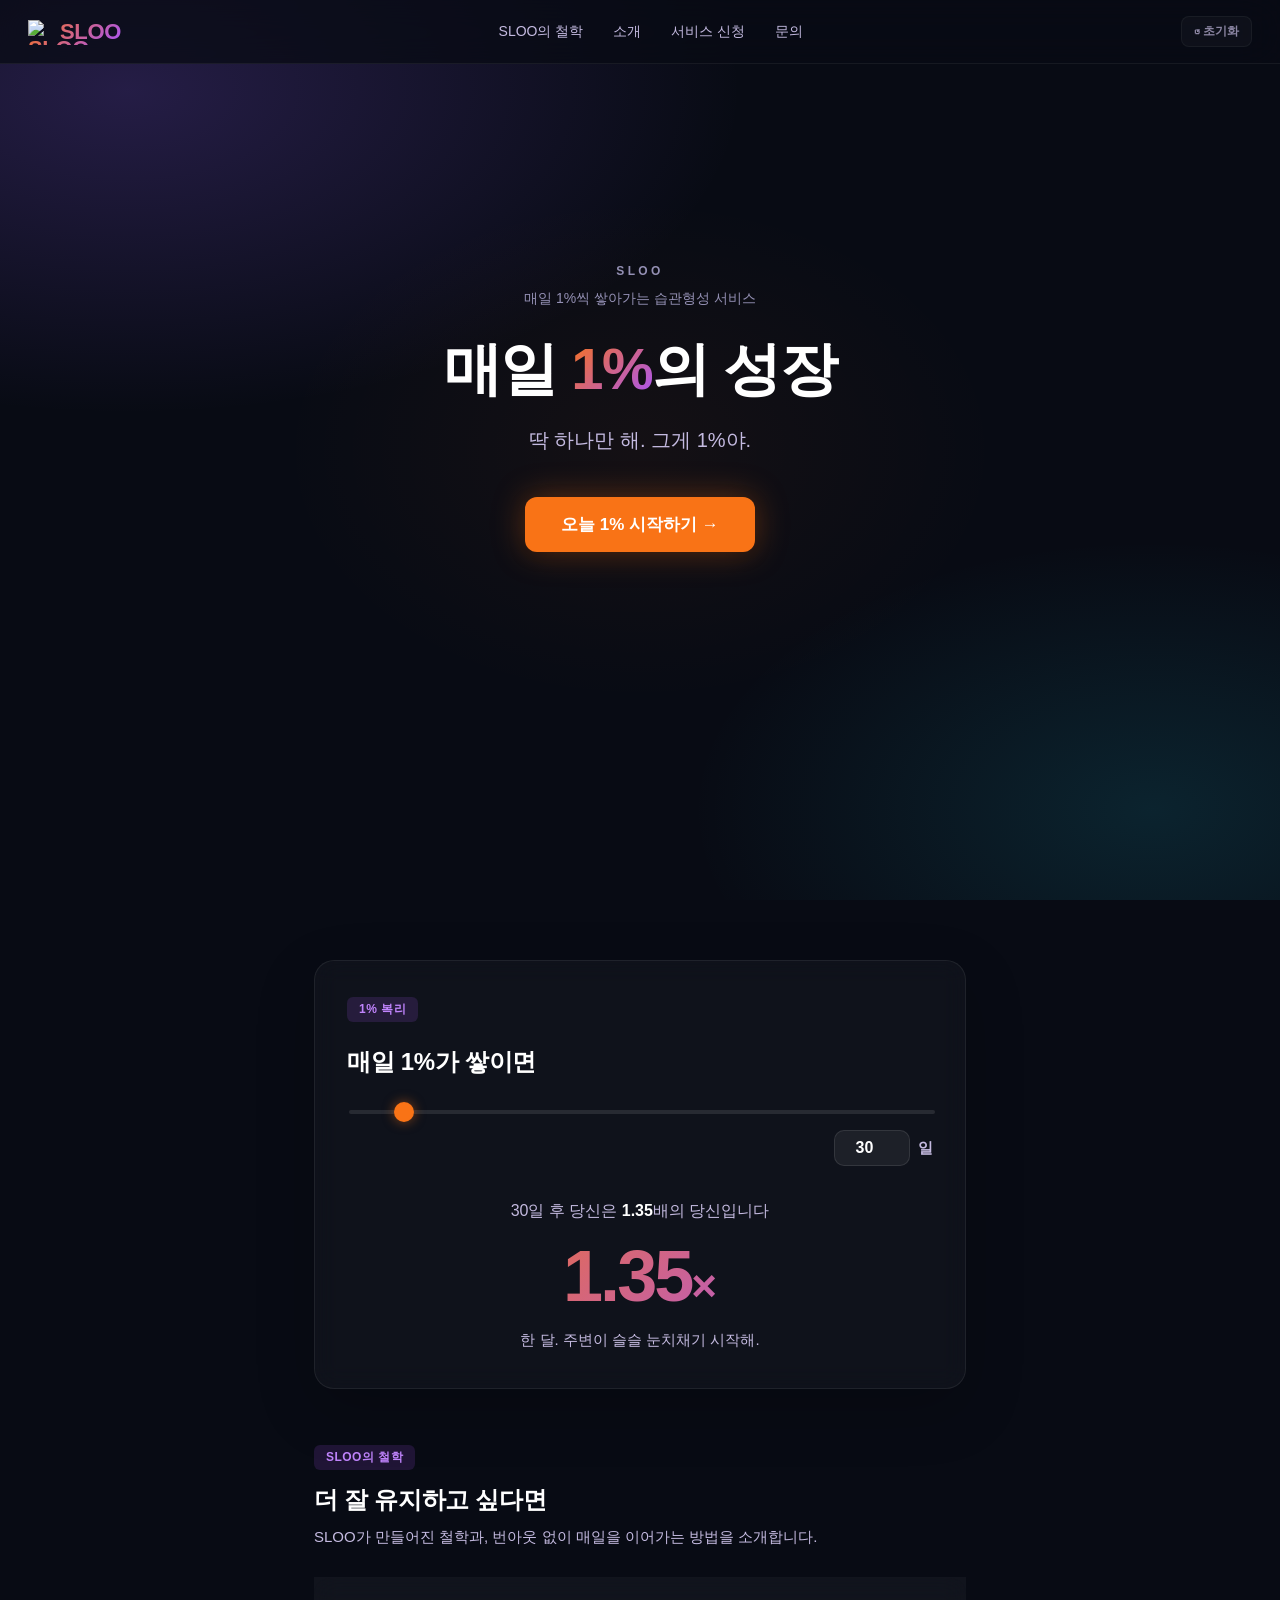
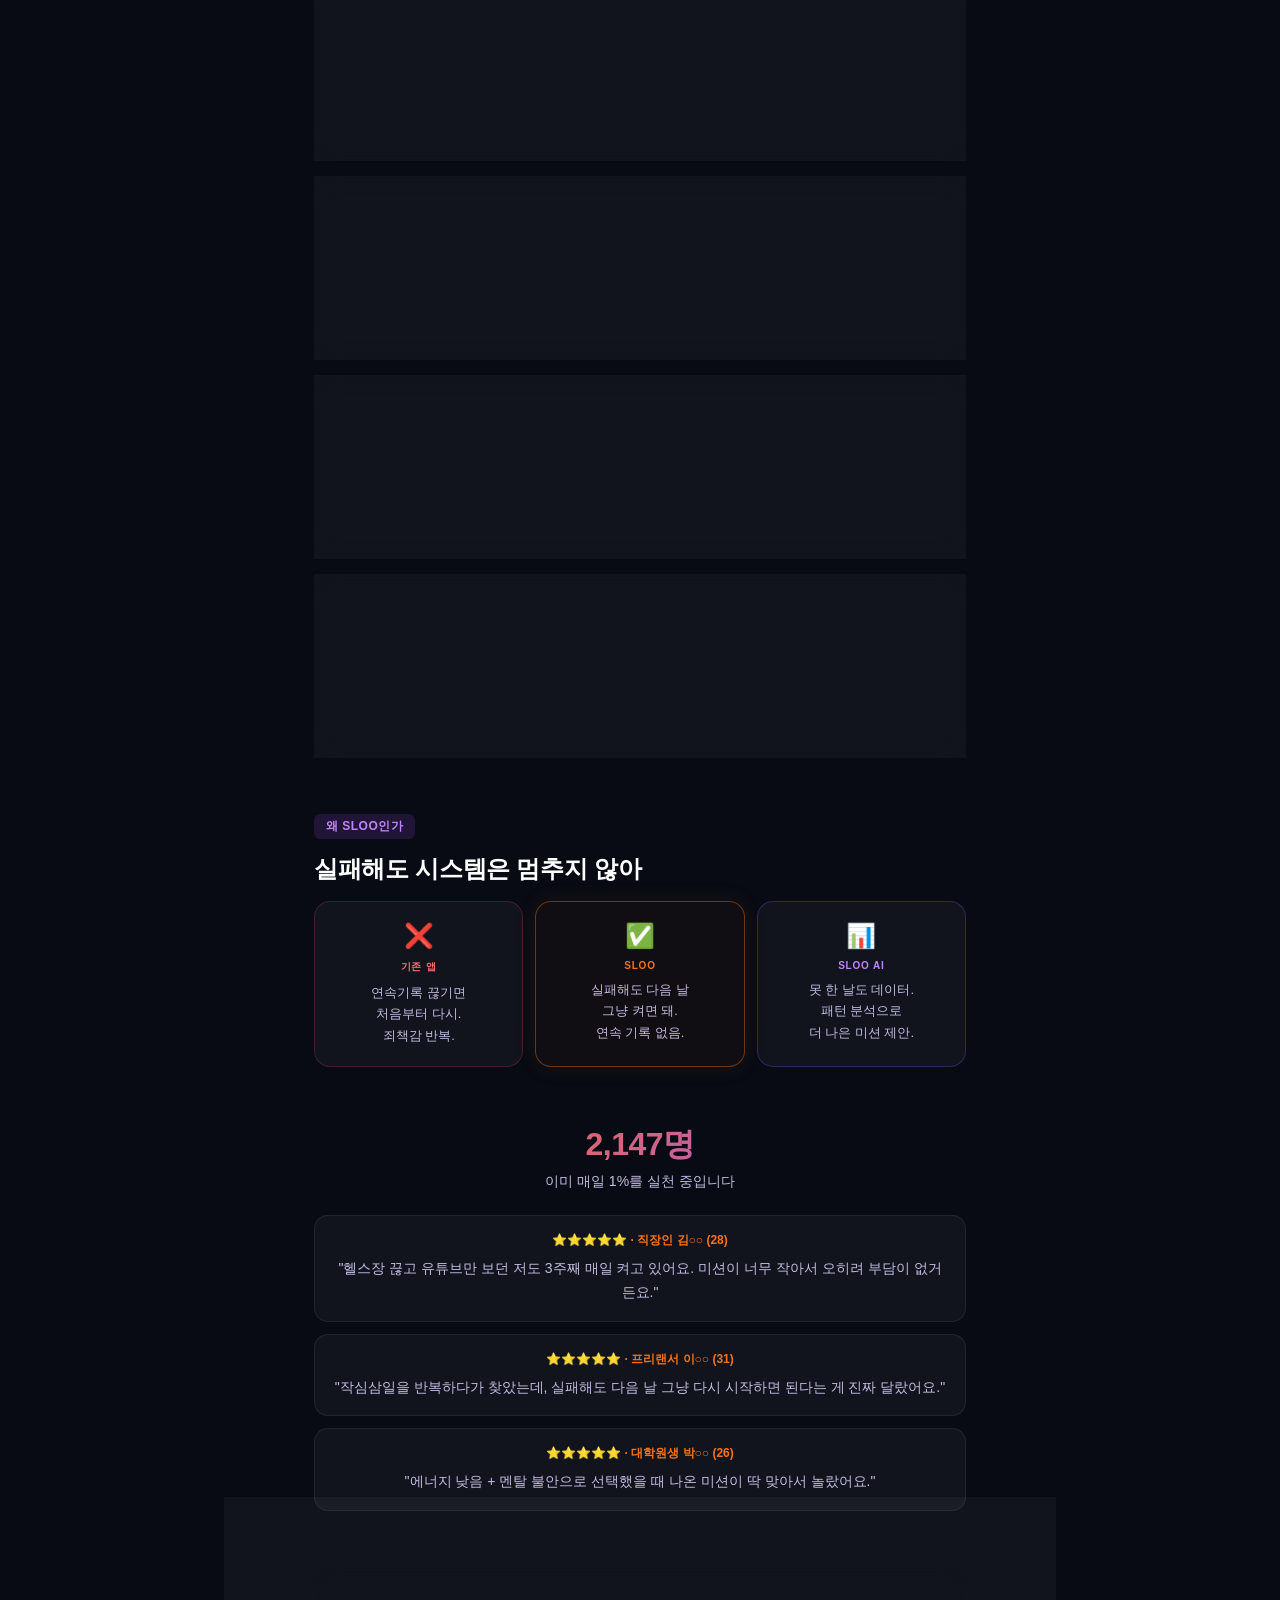
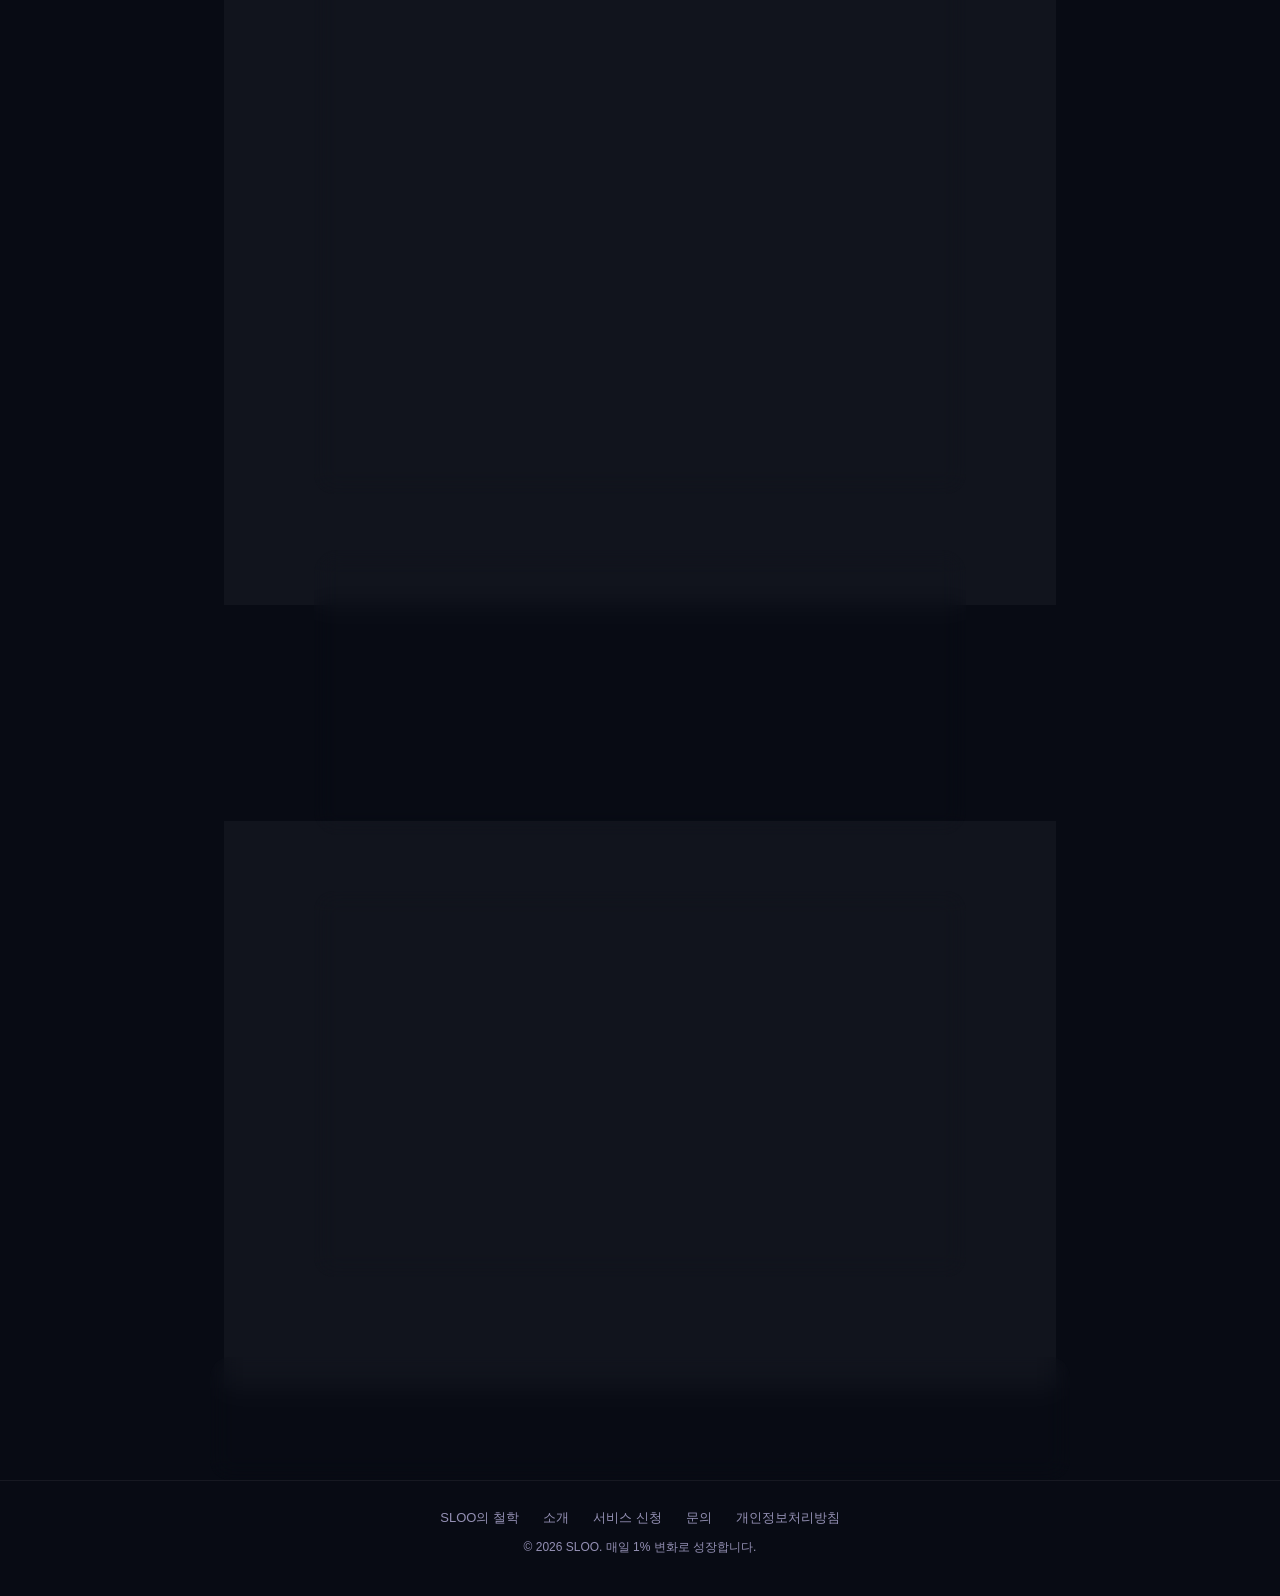
==== index_test.html @ 87779dd3 "서비스 문구 변경: 자기관리 → 습관형성 Co-Authored-By: Claude Sonnet 4.6 <noreply@anthropic.com>" ====
<!DOCTYPE html>
<html lang="ko">
<head>
  
  <meta charset="UTF-8" />
  <meta name="viewport" content="width=device-width, initial-scale=1.0"/>
  <meta name="robots" content="index, follow, max-snippet:-1, max-image-preview:large, max-video-preview:-1">
  <meta name="description" content="작심삼일 탈출! SLOO는 오늘 에너지·멘탈 상태에 맞는 딱 하나의 최소 행동 미션을 제안합니다. 스트릭 없음, 실패해도 괜찮아요. 번아웃 없이 매일 1% 변화.">
  <meta name="keywords" content="습관앱,작심삼일,하루루틴,번아웃예방,최소행동,생산성앱,멘탈관리,에너지관리,습관형성,자기관리,지속가능한습관,미션앱,SLOO,슬루,동기부여,자기계발">
  <meta name="author" content="SLOO">
  <meta name="theme-color" content="#080B14">
  <meta name="format-detection" content="telephone=no">
  <link rel="canonical" href="https://sloo.kr/">
  <meta property="og:title" content="SLOO — 매일 1% 변화 | 작심삼일 탈출 습관 앱">
  <meta property="og:description" content="오늘 상태에 맞는 딱 하나의 최소 행동 미션. 실패해도 괜찮아요. 스트릭 없는 습관 앱 SLOO.">
  <meta property="og:type" content="website">
  <meta property="og:locale" content="ko_KR">
  <meta property="og:url" content="https://sloo.kr/">
  <meta property="og:site_name" content="SLOO">
  <meta property="og:image" content="https://sloo.kr/og-image.png">
  <meta property="og:image:width" content="1200">
  <meta property="og:image:height" content="630">
  <meta property="og:image:alt" content="SLOO — 매일 1% 변화, 작심삼일 탈출 습관 앱">
  <meta name="twitter:card" content="summary_large_image">
  <meta name="twitter:title" content="SLOO — 매일 1% 변화 | 작심삼일 탈출 습관 앱">
  <meta name="twitter:description" content="오늘 상태에 맞는 딱 하나의 최소 행동 미션. 실패해도 괜찮아요. 스트릭 없는 습관 앱 SLOO.">
  <meta name="twitter:image" content="https://sloo.kr/og-image.png">
  <meta name="apple-mobile-web-app-title" content="SLOO">
  <meta name="apple-mobile-web-app-capable" content="yes">
  <meta name="apple-mobile-web-app-status-bar-style" content="black-translucent">
  <meta name="naver-site-verification" content="YOUR_NAVER_VERIFICATION_CODE">
  <meta name="geo.region" content="KR">
  <meta name="geo.country" content="Korea">
  <meta name="google-adsense-account" content="ca-pub-8448299236417731">
  <title>SLOO — 매일 1% 변화 | 매일 1%씩 쌓아가는 습관형성 서비스</title>

  <script type="application/ld+json">{"@context":"https://schema.org","@type":"WebSite","name":"SLOO","url":"https://sloo.kr","description":"매일 1% 변화를 만드는 최소 행동 미션 서비스.","inLanguage":"ko"}</script>
  <script type="application/ld+json">{"@context":"https://schema.org","@type":"WebApplication","name":"SLOO — 매일 1% 변화","url":"https://sloo.kr","description":"오늘 에너지·멘탈 상태에 맞는 최소 행동 미션을 제안하는 습관 형성 서비스.","applicationCategory":"HealthApplication","operatingSystem":"Web","inLanguage":"ko","offers":{"@type":"Offer","price":"0","priceCurrency":"KRW"}}</script>
  <script type="application/ld+json">{"@context":"https://schema.org","@type":"FAQPage","mainEntity":[{"@type":"Question","name":"SLOO란 무엇인가요?","acceptedAnswer":{"@type":"Answer","text":"SLOO는 매일 1% 변화를 만들기 위해 설계된 최소 행동 미션 서비스입니다."}},{"@type":"Question","name":"미션을 실패하면 어떻게 되나요?","acceptedAnswer":{"@type":"Answer","text":"SLOO에는 스트릭(연속 기록)이 없습니다. 실패해도 다음 날 그냥 다시 켜면 됩니다."}}]}</script>

  
  
  <script>
    window.dataLayer = window.dataLayer || [];
    function gtag(){dataLayer.push(arguments);}
    gtag('js', new Date());
    gtag('config', 'G-KRE0221CET');
  </script>
  

  <link rel="icon" type="image/x-icon" href="favicon.ico">
  <link rel="apple-touch-icon" href="favicon.ico">
  <link rel="stylesheet" href="style.css">
</head>
<body>
  

<nav class="site-nav" aria-label="주 네비게이션">
  <a href="#" class="nav-logo" id="nav-logo" aria-label="SLOO 홈으로 이동"><img src="favicon.ico" alt="SLOO 로고" class="nav-logo-img">SLOO</a>
  <ul class="nav-links">
    <li><a href="#articles">SLOO의 철학</a></li>
    <li><a href="#about">소개</a></li>
    <li><a href="#beta">서비스 신청</a></li>
    <li><a href="#contact">문의</a></li>
  </ul>
  <div class="nav-right">
    <button id="btn-reset" class="btn-reset-nav" title="처음부터 다시 시작하기" aria-label="초기화">↺ 초기화</button>
    <button class="nav-hamburger" id="nav-hamburger" aria-label="메뉴 열기" aria-expanded="false">
      <span></span><span></span><span></span>
    </button>
  </div>
</nav>
<div class="mobile-nav-dropdown" id="mobile-nav-dropdown" aria-label="모바일 메뉴">
  <a href="#articles" class="mobile-nav-link">SLOO의 철학</a>
  <a href="#about" class="mobile-nav-link">소개</a>
  <a href="#beta" class="mobile-nav-link">서비스 신청</a>
  <a href="#contact" class="mobile-nav-link">문의</a>
  <a href="#privacy" class="mobile-nav-link">개인정보처리방침</a>
</div>

<div class="bg-blur" aria-hidden="true"></div>

<main id="main-content">
<div class="flow-wrap">

  <!-- 화면 1: 랜딩 -->
  <div class="screen active" id="screen-landing">
    <div class="landing-inner">
      <div class="brand-logo" aria-hidden="true">SLOO</div>
      <p class="landing-tagline">매일 1%씩 쌓아가는 습관형성 서비스</p>
      <h1 class="main-copy">매일 <span class="pct-highlight">1%</span>의 성장</h1>
      <p class="sub-copy">딱 하나만 해. 그게 1%야.</p>
      <p id="landing-done-msg" class="landing-done-msg" style="display:none">오늘 이미 완료했어 🌱<br>내일 자정 이후에 다시 켜봐</p>
      <button class="cta-main" id="btn-start">오늘 1% 시작하기 →</button>
    </div>
  </div>

  <!-- 홈 화면 — 카테고리 대시보드 -->
  <div class="screen" id="screen-home">
    <div class="screen-content home-content">
      <div class="home-header">
        <h2 class="home-title">나의 1% 습관</h2>
        <p class="home-sub">오늘 어떤 카테고리로 시작할까?</p>
      </div>
      <div class="home-cards" id="home-cards">
        <!-- JS로 동적 렌더링 -->
      </div>
    </div>
  </div>

  <!-- 화면 2: 온보딩 1 — 뭘 바꾸고 싶어? -->
  <div class="screen" id="screen-ob1">
    <div class="progress-wrap">
      <span class="progress-text">1 / 3</span>
      <div class="progress-track"><div class="progress-fill" style="width:33%"></div></div>
    </div>
    <div class="screen-content">
      <h2 class="screen-q">뭘 바꾸고 싶어?</h2>
      <p class="screen-sub">딱 하나만 골라봐</p>
      <div class="choice-grid">
        <div class="choice-card ob1-card" data-val="health" role="radio" tabindex="0">🏃 운동/건강</div>
        <div class="choice-card ob1-card" data-val="sleep" role="radio" tabindex="0">😴 수면/기상</div>
        <div class="choice-card ob1-card" data-val="routine" role="radio" tabindex="0">📋 루틴/생활습관</div>
      </div>
    </div>
  </div>

  <!-- 화면 3: 온보딩 2 (운동) — 어떤 운동? -->
  <div class="screen" id="screen-ob2-exercise">
    <div class="progress-wrap">
      <span class="progress-text" id="ob2ex-step-text">2 / 3</span>
      <div class="progress-track"><div class="progress-fill" id="ob2ex-step-fill" style="width:66%"></div></div>
    </div>
    <div class="screen-content">
      <h2 class="screen-q">어떤 운동 하고 싶어?</h2>
      <p class="screen-sub">지금 할 수 있는 걸로 골라봐</p>
      <div class="choice-grid">
        <div class="choice-card ob2ex-card" data-val="gym" role="radio" tabindex="0">🏋️ 헬스장</div>
        <div class="choice-card ob2ex-card" data-val="hometraining" role="radio" tabindex="0">🏠 홈트</div>
        <div class="choice-card ob2ex-card" data-val="walking" role="radio" tabindex="0">🚶 걷기/달리기</div>
      </div>
    </div>
  </div>

  <!-- 화면 4: 온보딩 — 왜 계속 못 했어? (운동: 3/3 / 수면·루틴: 2/3) -->
  <div class="screen" id="screen-ob-reason">
    <div class="progress-wrap">
      <span class="progress-text" id="reason-step-text">3 / 3</span>
      <div class="progress-track"><div class="progress-fill" id="reason-step-fill" style="width:100%"></div></div>
    </div>
    <div class="screen-content">
      <h2 class="screen-q">왜 계속 못 했던 것 같아?</h2>
      <p class="screen-sub">솔직하게 골라봐, 판단 안 해</p>
      <div class="choice-grid">
        <div class="choice-card reason-card" data-val="0" role="radio" tabindex="0">😤 시작은 하는데 며칠 못 버텨</div>
        <div class="choice-card reason-card" data-val="1" role="radio" tabindex="0">😵 너무 바빠서 신경을 못 써</div>
        <div class="choice-card reason-card" data-val="2" role="radio" tabindex="0">😞 하루 빠지면 다 포기하게 돼</div>
        <div class="choice-card reason-card" data-val="3" role="radio" tabindex="0">🤷 그냥 귀찮아</div>
      </div>
    </div>
  </div>

  <!-- 화면 5: 온보딩 — 에너지/멘탈 (수면·루틴 전용) -->
  <div class="screen" id="screen-ob-state">
    <div class="progress-wrap">
      <span class="progress-text">3 / 3</span>
      <div class="progress-track"><div class="progress-fill" style="width:100%"></div></div>
    </div>
    <div class="screen-content">
      <h2 class="screen-q">오늘 상태는 어때?</h2>
      <div class="state-section">
        <div class="state-label">에너지</div>
        <div class="options state-group" data-group="energy">
          <div class="option state-opt" data-val="low" role="radio" tabindex="0">😵 낮음</div>
          <div class="option state-opt" data-val="mid" role="radio" tabindex="0">😐 보통</div>
          <div class="option state-opt" data-val="high" role="radio" tabindex="0">🔥 높음</div>
        </div>
      </div>
      <div class="state-section">
        <div class="state-label">멘탈</div>
        <div class="options state-group" data-group="mental">
          <div class="option state-opt" data-val="low" role="radio" tabindex="0">😞 불안</div>
          <div class="option state-opt" data-val="mid" role="radio" tabindex="0">😐 안정</div>
          <div class="option state-opt" data-val="high" role="radio" tabindex="0">😄 좋음</div>
        </div>
      </div>
      <button class="cta-main" id="btn-get-mission" disabled>오늘 미션 받기 →</button>
    </div>
  </div>

  <!-- 화면 6: 첫 미션 -->
  <div class="screen" id="screen-first-mission">
    <div class="screen-content">
      <p class="empathy-msg" id="first-empathy-msg"></p>
      <div class="mission-card">
        <div class="mission-label">오늘의 1%</div>
        <div class="mission-text" id="first-mission-text"></div>
      </div>
      <div class="action-btns" id="first-action-btns">
        <button class="btn-done" id="btn-first-done">✅ 완료했어</button>
        <button class="btn-pass" id="btn-first-pass">⏭ 오늘은 패스</button>
      </div>
      <p class="result-msg" id="first-result-msg" aria-live="polite"></p>
      <button class="btn-home" id="btn-first-home" style="display:none">← 홈으로 돌아가기</button>
      <div class="growth-card" id="first-growth-card">
        <div class="growth-plant-wrap"><span class="growth-plant-icon" id="fg-plant">🌱</span></div>
        <p class="growth-day-line" id="fg-days">당신은 1일째입니다</p>
        <p class="growth-formula" id="fg-formula">1.01<sup>1</sup> = 1.01배의 당신입니다</p>
        <p class="growth-msg-text" id="fg-msg">첫 번째 1%. 시작이 전부야.</p>
      </div>
    </div>
  </div>

  <!-- 화면 7: 2일차+ 메인 (A/B 선택) -->
  <div class="screen" id="screen-main">
    <div class="screen-content">
      <!-- 유지 3일 연속 성장 제안 배너 -->
      <div id="maintain-banner" class="maintain-banner" style="display:none">
        <p class="maintain-banner-text">3일째 잘 지키고 있어. 이제 한 단계 올려볼까? 🌱</p>
        <div class="maintain-banner-btns">
          <button id="btn-banner-grow" class="btn-banner-grow">도전할게</button>
          <button id="btn-banner-stay" class="btn-banner-stay">아직 유지할게</button>
        </div>
      </div>
      <div class="main-header">
        <p class="main-days-line"><span class="main-days">0</span>일째. <span class="main-mult">1.00</span>배의 당신.</p>
        <div class="level-badge">레벨 <span class="main-level">1</span></div>
      </div>
      <div class="ab-cards">
        <div class="ab-card card-a" id="choice-a-card" role="button" tabindex="0">
          <div class="ab-card-top">
            <span class="ab-emoji">🌱</span>
            <span class="ab-badge card-a-badge">성장</span>
          </div>
          <div class="ab-card-title">오늘 1% 더 성장할래?</div>
          <div class="ab-card-preview card-grow-preview"></div>
        </div>
        <div class="ab-card card-b" id="choice-b-card" role="button" tabindex="0">
          <div class="ab-card-top">
            <span class="ab-emoji">🔄</span>
            <span class="ab-badge card-b-badge">유지</span>
          </div>
          <div class="ab-card-title">어제 루틴 그대로 할래?</div>
          <div class="ab-card-preview card-maintain-preview"></div>
        </div>
      </div>
    </div>
  </div>

  <!-- 화면 8: 미션 (A/B 선택 후) -->
  <div class="screen" id="screen-mission">
    <div class="screen-content">
      <p class="empathy-msg" id="mission-empathy"></p>
      <div class="mission-badge-wrap">
        <span class="mission-badge grow" id="mission-choice-badge">🌱 성장 모드</span>
      </div>
      <div class="mission-card">
        <div class="mission-label">오늘의 1%</div>
        <div class="mission-text" id="mission-text"></div>
      </div>
      <div class="action-btns" id="mission-action-btns">
        <button class="btn-done" id="btn-mission-done">✅ 완료했어</button>
        <button class="btn-pass" id="btn-mission-pass">⏭ 오늘은 패스</button>
      </div>
      <p class="result-msg" id="mission-result" aria-live="polite"></p>
      <button class="btn-home" id="btn-mission-home" style="display:none">← 홈으로 돌아가기</button>
      <div class="growth-card" id="mission-growth-card">
        <div class="growth-plant-wrap"><span class="growth-plant-icon" id="mg-plant">🌱</span></div>
        <p class="growth-day-line" id="mg-days"></p>
        <p class="growth-formula" id="mg-formula"></p>
        <p class="growth-msg-text" id="mg-msg"></p>
        <div class="max-level-msg" id="mg-max-level" style="display:none">
          <p>🏆 최고 레벨 달성!</p>
          <button class="btn-add-category" id="btn-add-category">다음 카테고리 추가하기 →</button>
        </div>
      </div>
    </div>
  </div>

  <!-- 화면 9: 수면·루틴 재방문 — 오늘 상태 선택 -->
  <div class="screen" id="screen-daily-state">
    <div class="screen-content">
      <div class="main-header">
        <p class="main-days-line"><span class="daily-days">0</span>일째. <span class="daily-mult">1.00</span>배의 당신.</p>
      </div>
      <h2 class="screen-q" style="margin-bottom:8px">오늘 상태는 어때?</h2>
      <div class="state-section">
        <div class="state-label">에너지</div>
        <div class="options state-group2" data-group="energy">
          <div class="option state-opt2" data-val="low" role="radio" tabindex="0">😵 낮음</div>
          <div class="option state-opt2" data-val="mid" role="radio" tabindex="0">😐 보통</div>
          <div class="option state-opt2" data-val="high" role="radio" tabindex="0">🔥 높음</div>
        </div>
      </div>
      <div class="state-section">
        <div class="state-label">멘탈</div>
        <div class="options state-group2" data-group="mental">
          <div class="option state-opt2" data-val="low" role="radio" tabindex="0">😞 불안</div>
          <div class="option state-opt2" data-val="mid" role="radio" tabindex="0">😐 안정</div>
          <div class="option state-opt2" data-val="high" role="radio" tabindex="0">😄 좋음</div>
        </div>
      </div>
      <button class="cta-main" id="btn-daily-mission" disabled>오늘 미션 받기 →</button>
    </div>
  </div>

  <!-- 화면 10: 오늘 이미 완료 -->
  <div class="screen screen-compact" id="screen-done-today">
    <div class="screen-content" style="text-align:center; align-items:center;">
      <div class="done-today-plant">🌱</div>
      <h2 style="margin:12px 0 8px">오늘 <span class="done-today-days">0</span>일째 1% 완료했어 🌱</h2>
      <p class="done-today-mult">1.00배</p>
      <div class="level-badge" style="margin-top:12px;margin-bottom:20px">레벨 <span class="done-today-level">1</span></div>
      <p class="done-today-sub">내일 또 만나 👋</p>
    </div>
  </div>

</div><!-- .flow-wrap -->

<div class="page-wrap">

  <!-- 1% 복리 계산기 -->
  <section id="compound-calc" aria-label="1% 복리 계산기">
    <div class="calc-card">
      <div class="section-tag">1% 복리</div>
      <h2 class="calc-title">매일 1%가 쌓이면</h2>
      <div class="calc-controls">
        <input type="range" id="calc-slider" min="1" max="365" value="30" class="calc-slider" aria-label="일수 선택">
        <div class="calc-day-row">
          <input type="number" id="calc-days-num" min="1" max="365" value="30" class="calc-num-input" aria-label="직접 입력">
          <span class="calc-day-unit">일</span>
        </div>
      </div>
      <div class="calc-result-area">
        <p class="calc-sentence" id="calc-sentence">30일 후 당신은 <span id="calc-sentence-mult">1.35</span>배의 당신입니다</p>
        <div class="calc-big-num" id="calc-big-num">1.35<span class="calc-times">×</span></div>
        <p class="calc-compare" id="calc-compare">한 달. 주변이 슬슬 눈치채기 시작해.</p>
      </div>
    </div>
  </section>

  <!-- SLOO의 철학 -->
  <section id="articles" aria-label="SLOO의 철학">
    <div class="section-header">
      <div class="section-tag">SLOO의 철학</div>
      <h2>더 잘 유지하고 싶다면</h2>
      <p>SLOO가 만들어진 철학과, 번아웃 없이 매일을 이어가는 방법을 소개합니다.</p>
    </div>
    <div class="articles-list">

      <article class="article-card" itemscope itemtype="https://schema.org/Article">
        <meta itemprop="datePublished" content="2026-03-01">
        <meta itemprop="author" content="SLOO">
        <div class="article-meta">
          <span class="article-category" itemprop="articleSection">습관 설계</span>
          <span class="article-read-time">읽는 시간 약 3분</span>
        </div>
        <h3 itemprop="headline">미라클모닝 책 사고 3일 만에 포기한 사람에게</h3>
        <p class="article-summary" itemprop="description">의지력이 부족한 게 아니라 첫 설계가 잘못된 거야.</p>
        <div class="article-body" id="article-body-1" itemprop="articleBody">
          <p>새벽 5시 알람. 첫날은 일어났다. 둘째 날도 겨우 일어났다. 셋째 날 알람을 끄고 다시 잠들었다. 그리고 그 책은 책장 어딘가에 꽂혀 있다.</p>
          <p>이게 의지력 문제라고 생각했다면, 틀렸다.</p>
          <p>미라클모닝이 실패하는 이유는 하나다. 변화의 크기가 너무 크다. 평소 8시에 일어나던 사람한테 5시 기상을 요구하는 건, 걷지도 못하는 사람한테 마라톤을 뛰라는 것과 같다.</p>
          <p>인간의 뇌는 변화를 위협으로 인식한다. 변화가 클수록 저항도 크다. 그래서 3일을 못 버티는 게 당연하다.</p>
          <h4>그럼 어떻게 해야 하나.</h4>
          <p>8시에 일어나던 사람은 7시 55분부터 시작하면 된다. 5분. 뇌가 위협으로 인식하지 않을 만큼 작은 변화. 일주일 후엔 7시 50분. 한 달 후엔 7시 30분. 석 달 후엔 7시. 티가 안 난다. 본인도 모른다. 그렇지만 쌓인다. 그게 1%다.</p>
        </div>
        <button class="article-toggle" onclick="toggleArticle('article-body-1', this)" aria-expanded="false">더 읽기 ↓</button>
      </article>

      <article class="article-card" itemscope itemtype="https://schema.org/Article">
        <meta itemprop="datePublished" content="2026-03-01">
        <meta itemprop="author" content="SLOO">
        <div class="article-meta">
          <span class="article-category" itemprop="articleSection">마음가짐</span>
          <span class="article-read-time">읽는 시간 약 3분</span>
        </div>
        <h3 itemprop="headline">오늘 하루 완전히 망했을 때 읽는 글</h3>
        <p class="article-summary" itemprop="description">망한 하루도 1%는 가능하다.</p>
        <div class="article-body" id="article-body-2" itemprop="articleBody">
          <p>아침부터 늦잠. 약속 지각. 하려던 일 하나도 못 했다. 저녁엔 그냥 누워서 폰만 봤다. 오늘은 완전히 망했다.</p>
          <p>이런 날 자기계발 앱을 켜는 사람은 없다. 켜봤자 "오늘 운동했나요?" 같은 질문이 기다리고 있으니까. 안 했으니까 안 켠다. 안 켜니까 기록이 끊긴다. 기록이 끊기니까 "에이 다 망했어"가 된다.</p>
          <h4>근데 생각해봐.</h4>
          <p>오늘 하루가 망한 거랑, 오늘의 1%를 못 한 건 다른 얘기다. 하루가 아무리 엉망이어도 이 미션 하나만 하면, 오늘은 1%짜리 성공이다. 그 1%가 365번 쌓이면 37.78배다.</p>
        </div>
        <button class="article-toggle" onclick="toggleArticle('article-body-2', this)" aria-expanded="false">더 읽기 ↓</button>
      </article>

      <article class="article-card" itemscope itemtype="https://schema.org/Article">
        <meta itemprop="datePublished" content="2026-03-01">
        <meta itemprop="author" content="SLOO">
        <div class="article-meta">
          <span class="article-category" itemprop="articleSection">습관 설계</span>
          <span class="article-read-time">읽는 시간 약 3분</span>
        </div>
        <h3 itemprop="headline">헬스장을 세 번 끊어본 사람에게</h3>
        <p class="article-summary" itemprop="description">오늘의 목표는 헬스장이 아니야.</p>
        <div class="article-body" id="article-body-3" itemprop="articleBody">
          <p>헬스장을 끊었다. 이번엔 진짜 할 거라고 생각했다. 일주일은 갔다. 2주차부터 슬슬 빠지기 시작했다. 한 달 후엔 안 가고 있었다. 세 번을 반복했다.</p>
          <h4>근데 진짜 문제는 따로 있었다.</h4>
          <p>목표가 처음부터 너무 컸던 거다. 스탠퍼드 행동설계 연구소의 BJ Fogg는 동기가 오르내리는 게 인간의 본성이기 때문에, 행동을 작게 만들어서 동기에 의존하지 않아야 한다고 말했다.</p>
          <p>오늘의 목표는 운동복 입기. 그것만. 운동복을 입었으면 오늘의 1%는 끝이다. 헬스장 안 가도 된다. 진짜로. SLOO는 강요하지 않는다.</p>
        </div>
        <button class="article-toggle" onclick="toggleArticle('article-body-3', this)" aria-expanded="false">더 읽기 ↓</button>
      </article>

      <article class="article-card" itemscope itemtype="https://schema.org/Article">
        <meta itemprop="datePublished" content="2026-03-01">
        <meta itemprop="author" content="SLOO">
        <div class="article-meta">
          <span class="article-category" itemprop="articleSection">성장</span>
          <span class="article-read-time">읽는 시간 약 3분</span>
        </div>
        <h3 itemprop="headline">1%가 티도 안 나는 이유, 그래도 계속해야 하는 이유</h3>
        <p class="article-summary" itemprop="description">복리는 보이지 않는 곳에서 쌓인다.</p>
        <div class="article-body" id="article-body-4" itemprop="articleBody">
          <p>7일째 매일 1%를 쌓았다. 근데 아무것도 안 변한 것 같다. 당연하다. 1.01^7 = 1.07배. 7% 성장. 눈에 안 보인다. 그래서 대부분 여기서 그만둔다.</p>
          <h4>복리의 잔인한 점이 여기 있다.</h4>
          <ul>
            <li>30일: 1.35배 — 주변이 눈치채기 시작</li>
            <li>66일: 1.93배 — 본인도 느끼기 시작</li>
            <li>100일: 2.70배 — 3개월 전 내가 기억 안 남</li>
            <li>180일: 5.95배 — 반년 전 나랑 다른 사람</li>
            <li>365일: 37.78배 — 설명이 필요 없음</li>
          </ul>
          <p>티가 안 나는 게 정상이다. 보이기 시작할 때쯤엔 이미 엄청나게 쌓여 있다. 그래서 계속해야 한다.</p>
        </div>
        <button class="article-toggle" onclick="toggleArticle('article-body-4', this)" aria-expanded="false">더 읽기 ↓</button>
      </article>

    </div>
  </section>

  <!-- 실패 허용 섹션 -->
  <section aria-label="SLOO 차별점">
    <div class="section-header" style="margin-bottom:16px;">
      <div class="section-tag">왜 SLOO인가</div>
      <h2>실패해도 시스템은 멈추지 않아</h2>
    </div>
    <div class="diff-grid">
      <div class="diff-item bad">
        <div class="diff-icon">❌</div>
        <div class="diff-lbl bad-lbl">기존 앱</div>
        <p>연속기록 끊기면<br>처음부터 다시.<br>죄책감 반복.</p>
      </div>
      <div class="diff-item good">
        <div class="diff-icon">✅</div>
        <div class="diff-lbl good-lbl">SLOO</div>
        <p>실패해도 다음 날<br>그냥 켜면 돼.<br>연속 기록 없음.</p>
      </div>
      <div class="diff-item ai">
        <div class="diff-icon">📊</div>
        <div class="diff-lbl ai-lbl">SLOO AI</div>
        <p>못 한 날도 데이터.<br>패턴 분석으로<br>더 나은 미션 제안.</p>
      </div>
    </div>
  </section>

  <!-- 소셜 프루프 -->
  <section aria-label="사용자 후기" style="text-align:center;">
    <div class="social-counter">2,147명</div>
    <p class="social-sub">이미 매일 1%를 실천 중입니다</p>
    <div class="review-cards">
      <div class="review-card">
        <div class="reviewer">⭐️⭐️⭐️⭐️⭐️ · 직장인 김○○ (28)</div>
        <p>"헬스장 끊고 유튜브만 보던 저도 3주째 매일 켜고 있어요. 미션이 너무 작아서 오히려 부담이 없거든요."</p>
      </div>
      <div class="review-card">
        <div class="reviewer">⭐️⭐️⭐️⭐️⭐️ · 프리랜서 이○○ (31)</div>
        <p>"작심삼일을 반복하다가 찾았는데, 실패해도 다음 날 그냥 다시 시작하면 된다는 게 진짜 달랐어요."</p>
      </div>
      <div class="review-card">
        <div class="reviewer">⭐️⭐️⭐️⭐️⭐️ · 대학원생 박○○ (26)</div>
        <p>"에너지 낮음 + 멘탈 불안으로 선택했을 때 나온 미션이 딱 맞아서 놀랐어요."</p>
      </div>
    </div>
  </section>

  <!-- 소개 -->
  <section id="about" aria-label="SLOO 서비스 소개">
    <div class="card">
      <div class="section-tag">소개</div>
      <h2 style="margin: 10px 0 12px; font-size: 22px;">SLOO란?</h2>
      <p style="font-size:14px; color:var(--text-muted); line-height:1.8; margin:0 0 20px;">
        SLOO는 <strong>"매일 1% 변화"</strong>를 만들기 위해 만들어진 서비스입니다. 완벽한 하루가 아니라, 어떤 컨디션이든 포기하지 않고 하루를 이어가는 것을 돕습니다.
      </p>
      <div class="about-grid">
        <div class="about-item"><div class="icon">🎯</div><h3 style="font-size:14px;margin:0 0 6px;">최소 행동 설계</h3><p>컨디션이 최악인 날에도 할 수 있는 가장 작은 행동을 제안합니다.</p></div>
        <div class="about-item"><div class="icon">🔋</div><h3 style="font-size:14px;margin:0 0 6px;">에너지 기반 전략</h3><p>에너지와 멘탈 상태에 따라 맞춤 미션을 제공합니다.</p></div>
        <div class="about-item"><div class="icon">📈</div><h3 style="font-size:14px;margin:0 0 6px;">지속 가능한 습관</h3><p>완벽한 날이 아닌, 연속성을 유지하는 것을 목표로 합니다.</p></div>
        <div class="about-item"><div class="icon">🌱</div><h3 style="font-size:14px;margin:0 0 6px;">작은 것부터 시작</h3><p>가장 작은 행동 하나가 하루를 바꿉니다. 완벽함보다 지속이 먼저입니다.</p></div>
      </div>
    </div>
  </section>

  <!-- 베타 신청 -->
  <section id="beta" aria-label="서비스 얼리버드 신청">
    <div class="card beta-section">
      <div class="beta-badge">얼리버드 모집 중</div>
      <h2>서비스 신청하기</h2>
      <p class="beta-sub">지금 신청하면 얼리버드 혜택과 함께 가장 먼저 이용하실 수 있어요.</p>
      <form action="https://formspree.io/f/maqdlblk" method="POST" class="beta-form">
        <input type="hidden" name="_subject" value="SLOO 베타 신청">
        <input type="email" name="email" placeholder="이메일 주소 입력" required aria-label="이메일 주소">
        <button type="submit" class="btn-beta">신청하기</button>
      </form>
      <p class="beta-note">스팸 없음. 출시 소식만 딱 한 번 보내드립니다.</p>
    </div>
  </section>

  <!-- 문의 -->
  <section id="contact" aria-label="제휴 및 서비스 문의">
    <div class="card">
      <div class="section-tag">문의</div>
      <h2 style="margin: 10px 0 6px; font-size: 20px;">제휴 및 서비스 문의</h2>
      <p style="font-size:13px; color:var(--text-muted); margin:0 0 20px;">SLOO와 협력하고 싶거나, 서비스 관련 문의가 있으시면 아래 양식을 이용해주세요.</p>
      <form action="https://formspree.io/f/maqdlblk" method="POST" class="contact-form">
        <input type="email" name="email" placeholder="답변받을 이메일" required aria-label="답변받을 이메일">
        <textarea name="message" placeholder="문의 내용을 입력해주세요" required style="min-height:90px;" aria-label="문의 내용"></textarea>
        <button type="submit" class="btn-submit">문의 보내기</button>
      </form>
    </div>
  </section>


</div><!-- .page-wrap -->
</main>

<!-- Disqus -->
<div id="disqus_container">
  <button id="disqus-toggle-btn" onclick="toggleDisqus()" aria-expanded="false">댓글 보기 ▼</button>
  <div id="disqus_wrap" style="max-height:0; overflow:hidden; transition:max-height 0.3s ease;">
    <div id="disqus_thread"></div>
  </div>
</div>

<!-- 커스텀 확인 모달 -->
<div class="modal-overlay" id="modal-reset" style="display:none" role="dialog" aria-modal="true">
  <div class="modal-box">
    <p class="modal-msg">모든 기록이 사라져요.<br>정말 처음부터 시작할까요?</p>
    <div class="modal-btns">
      <button class="modal-btn modal-btn-ok" id="modal-reset-ok">네, 초기화할게요</button>
      <button class="modal-btn modal-btn-cancel" id="modal-reset-cancel">아니요</button>
    </div>
  </div>
</div>

<footer class="site-footer">
  <nav class="footer-links" aria-label="푸터 네비게이션">
    <a href="#articles">SLOO의 철학</a>
    <a href="#about">소개</a>
    <a href="#beta">서비스 신청</a>
    <a href="#contact">문의</a>
    <a href="privacy.html">개인정보처리방침</a>
  </nav>
  <p class="footer-copy">© 2026 SLOO. 매일 1% 변화로 성장합니다.</p>
</footer>

<!-- 데스크탑 사이드바 -->
<div id="desktop-sidebar" class="desktop-sidebar">
  <div id="sb-content"></div>
</div>

<script src="main.js"></script>
</body>
</html>
---- style.css ----
/* ════════════════════════════════
   CSS 변수
════════════════════════════════ */
:root {
  /* 새 디자인 시스템 */
  --bg-primary: #080B14;
  --bg-card: rgba(255, 255, 255, 0.04);
  --bg-card-hover: rgba(255, 255, 255, 0.07);

  --accent: #F97316;
  --accent-hover: #EA6C0A;
  --accent-glow: rgba(249, 115, 22, 0.25);

  --purple: #A855F7;
  --teal: #22D3EE;

  --text-primary: #FFFFFF;
  --text-secondary: #C4BAE0;
  --text-muted: #9490B4;

  --border: rgba(255, 255, 255, 0.07);
  --border-accent: rgba(249, 115, 22, 0.5);

  --radius: 20px;

  /* 하위 호환 — 기존 var() 참조 유지 */
  --bg1: #080B14;
  --bg2: #0F1220;
  --primary: #F97316;
  --secondary: #A855F7;
  --card: rgba(255, 255, 255, 0.04);
  --text: #FFFFFF;
  --input-bg: rgba(255, 255, 255, 0.06);
  --input-text: #F0EEFF;
  --nav-bg: rgba(8, 11, 20, 0.75);
}

/* ════════════════════════════════
   기본
════════════════════════════════ */
* { box-sizing: border-box; }
html { scroll-behavior: smooth; }
body {
  margin: 0;
  font-family: -apple-system, BlinkMacSystemFont, "Pretendard", "Apple SD Gothic Neo", sans-serif;
  color: var(--text-primary);
  min-height: 100vh;
  background-color: var(--bg-primary);
  background-image:
    radial-gradient(ellipse 80% 60% at 10% 10%,
      rgba(139, 92, 246, 0.22) 0%,
      transparent 60%),
    radial-gradient(ellipse 60% 50% at 90% 90%,
      rgba(34, 211, 238, 0.12) 0%,
      transparent 60%),
    radial-gradient(ellipse 40% 40% at 50% 50%,
      rgba(249, 115, 22, 0.05) 0%,
      transparent 70%);
  background-attachment: fixed;
  display: flex;
  flex-direction: column;
  align-items: center;
}

/* 배경 글로우 (body gradient가 주 역할, blur는 숨김) */
.bg-blur { display: none; }

/* ════════════════════════════════
   네비게이션
════════════════════════════════ */
.site-nav {
  position: fixed;
  top: 0; left: 0; right: 0;
  z-index: 200;
  background: rgba(8, 11, 20, 0.75);
  backdrop-filter: blur(20px);
  -webkit-backdrop-filter: blur(20px);
  border-bottom: 1px solid rgba(255, 255, 255, 0.06);
  display: flex;
  align-items: center;
  justify-content: space-between;
  padding: 0 28px;
  height: 64px;
}
.nav-logo {
  font-size: 22px;
  font-weight: 800;
  background: linear-gradient(135deg, #F97316 0%, #A855F7 100%);
  -webkit-background-clip: text;
  -webkit-text-fill-color: transparent;
  background-clip: text;
  text-decoration: none;
  cursor: pointer;
  display: flex;
  align-items: center;
  gap: 8px;
  letter-spacing: -0.3px;
}
.nav-logo-img {
  width: 24px;
  height: 24px;
  object-fit: contain;
  flex-shrink: 0;
}
.nav-links {
  display: flex;
  gap: 2px;
  list-style: none;
  margin: 0; padding: 0;
}
.nav-links a {
  color: var(--text-secondary);
  text-decoration: none;
  font-size: 14px;
  padding: 6px 14px;
  border-radius: 8px;
  transition: color 0.2s, background 0.2s;
}
.nav-links a:hover { color: var(--text-primary); background: rgba(255,255,255,0.05); }
.nav-links a.nav-earlybird {
  color: #F97316;
  border: 1px solid rgba(249, 115, 22, 0.45);
  border-radius: 20px;
  padding: 5px 14px;
  font-weight: 600;
  font-size: 13px;
}
.nav-links a.nav-earlybird:hover {
  background: rgba(249, 115, 22, 0.12);
  color: #FB923C;
}
.nav-right { display: flex; gap: 8px; align-items: center; }
.mobile-nav-link.nav-earlybird-mobile { color: #F97316; font-weight: 600; }

/* 햄버거 메뉴 */
.nav-hamburger {
  display: none;
  flex-direction: column;
  justify-content: center;
  gap: 5px;
  width: 36px;
  height: 36px;
  padding: 7px;
  border-radius: 8px;
  border: 1px solid var(--border);
  background: var(--bg-card);
  cursor: pointer;
  flex-shrink: 0;
}
.nav-hamburger span {
  display: block;
  width: 100%;
  height: 1.5px;
  background: var(--text-secondary);
  border-radius: 2px;
  transition: all 0.25s;
}
.nav-hamburger.open span:nth-child(1) { transform: translateY(6.5px) rotate(45deg); }
.nav-hamburger.open span:nth-child(2) { opacity: 0; }
.nav-hamburger.open span:nth-child(3) { transform: translateY(-6.5px) rotate(-45deg); }

.mobile-nav-dropdown {
  display: none;
  position: fixed;
  top: 64px; left: 0; right: 0;
  background: rgba(8, 11, 20, 0.95);
  backdrop-filter: blur(20px);
  border-bottom: 1px solid rgba(255,255,255,0.06);
  z-index: 199;
  padding: 12px 20px 16px;
  flex-direction: column;
  gap: 2px;
  animation: screenFadeIn 0.2s ease;
}
.mobile-nav-dropdown.open { display: flex; }
.mobile-nav-dropdown a {
  color: var(--text-secondary);
  text-decoration: none;
  font-size: 15px;
  padding: 11px 12px;
  border-radius: 10px;
  transition: all 0.2s;
}
.mobile-nav-dropdown a:hover { background: rgba(255,255,255,0.04); color: var(--text-primary); }

/* 초기화 버튼 네비 */
.btn-reset-nav {
  padding: 6px 12px;
  border-radius: 8px;
  border: 1px solid var(--border);
  background: var(--bg-card);
  color: var(--text-secondary);
  font-size: 12px;
  font-weight: 600;
  cursor: pointer;
  opacity: 0.7;
  transition: opacity 0.2s, color 0.2s, border-color 0.2s;
}
.btn-reset-nav:hover { opacity: 1; color: var(--accent); border-color: rgba(249,115,22,0.4); }

/* ════════════════════════════════
   화면 플로우
════════════════════════════════ */
.flow-wrap {
  width: 100%;
  margin-top: 64px;
  z-index: 1;
}
.screen {
  display: none;
  flex-direction: column;
  align-items: center;
  justify-content: center;
  min-height: calc(100vh - 64px);
  padding: 60px 24px;
  width: 100%;
  animation: screenFadeIn 0.4s ease;
}
.screen.active { display: flex; }
@keyframes screenFadeIn {
  from { opacity: 0; transform: translateY(16px); }
  to   { opacity: 1; transform: translateY(0); }
}

/* ════════════════════════════════
   랜딩 / 히어로
════════════════════════════════ */
#screen-landing {
  padding: 200px 24px 160px;
  justify-content: flex-start;
}
.landing-inner {
  text-align: center;
  max-width: 560px;
  width: 100%;
}
.brand-logo {
  font-size: 12px;
  font-weight: 700;
  letter-spacing: 0.28em;
  text-transform: uppercase;
  color: var(--text-muted);
  margin-bottom: 12px;
}
.landing-tagline {
  font-size: 14px;
  color: var(--text-muted);
  margin: 0 0 28px;
  white-space: nowrap;
}
.main-copy {
  font-size: 58px;
  font-weight: 800;
  line-height: 1.15;
  margin: 0 0 20px;
  letter-spacing: -1.5px;
  color: var(--text-primary);
}
.main-copy .pct-highlight {
  background: linear-gradient(135deg, #F97316 0%, #A855F7 100%);
  -webkit-background-clip: text;
  -webkit-text-fill-color: transparent;
  background-clip: text;
}
.sub-copy {
  font-size: 20px;
  color: var(--text-secondary);
  line-height: 1.7;
  margin: 0 0 40px;
  font-weight: 400;
}
.cta-main {
  display: inline-block;
  width: auto;
  min-width: 220px;
  padding: 16px 36px;
  border-radius: 12px;
  border: none;
  background: var(--accent);
  color: #fff;
  font-size: 17px;
  font-weight: 700;
  cursor: pointer;
  transition: all 0.2s;
  box-shadow: 0 0 32px rgba(249, 115, 22, 0.35), 0 4px 16px rgba(0,0,0,0.3);
}
.cta-main:hover {
  background: var(--accent-hover);
  box-shadow: 0 0 48px rgba(249, 115, 22, 0.5), 0 8px 24px rgba(0,0,0,0.4);
  transform: translateY(-1px);
}
.cta-main:active { transform: translateY(0); }
.cta-main:disabled { opacity: 0.35; cursor: not-allowed; transform: none; box-shadow: none; }

/* ════════════════════════════════
   진행 표시
════════════════════════════════ */
.progress-wrap {
  width: 100%;
  max-width: 440px;
  margin-bottom: 40px;
  display: flex;
  flex-direction: column;
  gap: 10px;
}
.progress-text {
  font-size: 12px;
  color: var(--text-muted);
  font-weight: 700;
  letter-spacing: 0.12em;
  text-transform: uppercase;
}
.progress-track {
  width: 100%;
  height: 3px;
  background: rgba(255,255,255,0.07);
  border-radius: 99px;
  overflow: hidden;
}
.progress-fill {
  height: 100%;
  background: linear-gradient(90deg, #F97316, #A855F7);
  border-radius: 99px;
  transition: width 0.4s ease;
}

/* ════════════════════════════════
   화면 공통 콘텐츠
════════════════════════════════ */
.screen-content {
  width: 100%;
  max-width: 440px;
  display: flex;
  flex-direction: column;
}
.screen-q {
  font-size: 26px;
  font-weight: 700;
  margin: 0 0 8px;
  line-height: 1.3;
  color: var(--text-primary);
  letter-spacing: -0.3px;
}
.screen-sub {
  font-size: 15px;
  color: var(--text-secondary);
  margin: 0 0 28px;
  line-height: 1.6;
}

/* ════════════════════════════════
   선택지 카드
════════════════════════════════ */
.choice-grid { display: flex; flex-direction: column; gap: 10px; }
.choice-card {
  padding: 18px 20px;
  background: var(--bg-card);
  border: 1px solid var(--border);
  border-radius: 14px;
  font-size: 15px;
  font-weight: 500;
  cursor: pointer;
  transition: all 0.25s cubic-bezier(0.2, 0.8, 0.2, 1);
  user-select: none;
  line-height: 1.5;
  color: var(--text-primary);
}
.choice-card:hover {
  background: var(--bg-card-hover);
  border-color: rgba(249, 115, 22, 0.3);
  transform: translateY(-1px);
  box-shadow: 0 8px 32px rgba(0,0,0,0.4), 0 0 0 1px rgba(249,115,22,0.1);
}
.choice-card.selected {
  background: rgba(249, 115, 22, 0.08);
  border-color: rgba(249, 115, 22, 0.5);
  box-shadow: 0 0 20px rgba(249, 115, 22, 0.1);
}

/* ════════════════════════════════
   에너지/멘탈 선택
════════════════════════════════ */
.state-section { margin-bottom: 24px; }
.state-label {
  font-size: 11px;
  font-weight: 700;
  letter-spacing: 0.12em;
  text-transform: uppercase;
  color: var(--text-muted);
  margin-bottom: 10px;
}
.options { display: flex; gap: 10px; }
.option {
  flex: 1;
  padding: 14px 0;
  border-radius: 12px;
  background: var(--bg-card);
  text-align: center;
  cursor: pointer;
  font-size: 13px;
  color: var(--text-secondary);
  transition: all 0.2s;
  border: 1px solid var(--border);
  user-select: none;
}
.option:hover {
  background: var(--bg-card-hover);
  border-color: rgba(249,115,22,0.25);
  color: var(--text-primary);
}
.option.active {
  background: rgba(249, 115, 22, 0.12);
  border-color: rgba(249, 115, 22, 0.5);
  color: var(--accent);
  font-weight: 700;
  box-shadow: 0 0 16px rgba(249, 115, 22, 0.15);
}
#btn-mission { margin-top: 28px; }

/* ════════════════════════════════
   공감 메시지
════════════════════════════════ */
.empathy-msg {
  font-size: 14px;
  color: var(--text-secondary);
  font-weight: 500;
  text-align: center;
  margin: 0 0 20px;
  padding: 14px 18px;
  background: rgba(168, 85, 247, 0.06);
  border: 1px solid rgba(168, 85, 247, 0.2);
  border-radius: 12px;
  line-height: 1.7;
}

/* ════════════════════════════════
   미션 카드
════════════════════════════════ */
.mission-card {
  background: var(--bg-card);
  backdrop-filter: blur(12px);
  border: 1px solid var(--border);
  border-radius: var(--radius);
  padding: 32px 28px;
  text-align: center;
  box-shadow: 0 20px 60px rgba(0,0,0,0.35);
  margin-bottom: 24px;
  transition: border-color 0.3s;
}
.mission-label {
  font-size: 11px;
  font-weight: 700;
  letter-spacing: 3px;
  text-transform: uppercase;
  color: var(--accent);
  margin-bottom: 16px;
}
.mission-text {
  font-size: 26px;
  font-weight: 700;
  line-height: 1.4;
  letter-spacing: -0.4px;
  color: var(--text-primary);
}

/* ════════════════════════════════
   액션 버튼
════════════════════════════════ */
.action-btns {
  display: flex;
  flex-direction: column;
  gap: 0;
  margin-bottom: 16px;
}
.btn-done {
  width: 100%;
  padding: 16px;
  border-radius: 12px;
  border: none;
  background: var(--accent);
  color: #fff;
  font-size: 15px;
  font-weight: 700;
  cursor: pointer;
  transition: all 0.2s;
  box-shadow: 0 4px 24px rgba(249, 115, 22, 0.3);
}
.btn-done:hover {
  background: var(--accent-hover);
  box-shadow: 0 8px 32px rgba(249, 115, 22, 0.45);
  transform: translateY(-1px);
}
.btn-pass {
  width: 100%;
  padding: 14px;
  background: transparent;
  border: none;
  color: var(--text-muted);
  font-size: 14px;
  font-weight: 500;
  cursor: pointer;
  transition: color 0.2s;
  margin-top: 8px;
  border-radius: 10px;
}
.btn-pass:hover { color: var(--text-secondary); }

.result-msg {
  text-align: center;
  font-size: 16px;
  font-weight: 700;
  min-height: 24px;
  margin: 0 0 16px;
  opacity: 0;
  transition: opacity 0.3s ease;
}
.result-msg.show { opacity: 1; }
.result-msg.done-msg { color: var(--accent); animation: celebrate 0.5s ease; }
.result-msg.pass-msg { color: var(--text-muted); font-weight: 500; font-size: 14px; }
@keyframes celebrate {
  0%   { transform: scale(0.85); }
  50%  { transform: scale(1.1); }
  100% { transform: scale(1); }
}
.btn-restart {
  width: 100%;
  padding: 12px;
  border-radius: 10px;
  border: 1px solid var(--border);
  background: transparent;
  color: var(--text-muted);
  font-size: 13px;
  cursor: pointer;
  transition: all 0.2s;
}
.btn-restart:hover { color: var(--text-secondary); border-color: rgba(255,255,255,0.12); }

/* ════════════════════════════════
   하단 정적 콘텐츠
════════════════════════════════ */
.page-wrap {
  width: 100%;
  max-width: 700px;
  padding: 60px 24px 80px;
  z-index: 1;
  display: flex;
  flex-direction: column;
  gap: 56px;
}
.card {
  background: var(--bg-card);
  backdrop-filter: blur(12px);
  border-radius: var(--radius);
  padding: 32px;
  border: 1px solid var(--border);
  box-shadow: 0 20px 60px rgba(0,0,0,0.2);
  transition: background 0.25s, border-color 0.25s, transform 0.25s, box-shadow 0.25s;
}
.card:hover {
  background: var(--bg-card-hover);
  border-color: rgba(249,115,22,0.2);
}

/* ── 광고 슬롯 ── */
.ad-slot {
  width: 100%;
  min-height: 90px;
  background: var(--bg-card);
  border: 1px dashed var(--border);
  border-radius: var(--radius);
  display: flex;
  align-items: center;
  justify-content: center;
  overflow: hidden;
}
.ad-slot ins { display: block; }

/* ── 섹션 공통 ── */
.section-header { margin-bottom: 28px; }
.section-tag {
  display: inline-block;
  font-size: 12px;
  font-weight: 600;
  letter-spacing: 0.04em;
  color: #C084FC;
  background: rgba(168, 85, 247, 0.15);
  padding: 4px 12px;
  border-radius: 6px;
  margin-bottom: 14px;
}
.section-header h2 { font-size: 24px; font-weight: 700; margin: 0 0 8px; letter-spacing: -0.3px; }
.section-header p { font-size: 15px; color: var(--text-secondary); margin: 0; line-height: 1.7; }

/* ════════════════════════════════
   아티클
════════════════════════════════ */
.articles-list { display: flex; flex-direction: column; gap: 16px; }
.article-card {
  background: var(--bg-card);
  border: 1px solid var(--border);
  border-radius: 16px;
  padding: 24px;
  backdrop-filter: blur(12px);
  transition: all 0.25s;
}
.article-card:hover {
  background: var(--bg-card-hover);
  border-color: rgba(249,115,22,0.25);
  transform: translateY(-2px);
  box-shadow: 0 12px 40px rgba(0,0,0,0.3);
}
.article-meta { display: flex; align-items: center; gap: 10px; margin-bottom: 12px; }
.article-category {
  font-size: 12px;
  font-weight: 600;
  color: #C084FC;
  background: rgba(168, 85, 247, 0.15);
  padding: 3px 10px;
  border-radius: 6px;
}
.article-read-time { font-size: 12px; color: var(--text-muted); }
.article-card h3 { font-size: 18px; font-weight: 700; margin: 0 0 10px; line-height: 1.4; color: var(--text-primary); letter-spacing: -0.2px; }
.article-card .article-summary { font-size: 14px; color: var(--text-secondary); line-height: 1.7; margin-bottom: 16px; }
.article-body { display: none; }
.article-body.open { display: block; }
.article-body p { font-size: 14px; color: #D4CCE8; line-height: 1.9; margin: 0 0 14px; }
.article-body h4 { font-size: 15px; font-weight: 700; margin: 20px 0 8px; color: var(--text-primary); }
.article-body ul { margin: 8px 0 14px 0; padding-left: 18px; }
.article-body ul li { font-size: 14px; color: var(--text-secondary); line-height: 1.8; margin-bottom: 6px; }
.article-toggle {
  font-size: 13px; font-weight: 600; color: var(--accent);
  cursor: pointer; background: none; border: none; padding: 0;
  transition: opacity 0.2s;
}
.article-toggle:hover { opacity: 0.75; }

/* ════════════════════════════════
   실패 허용 / 비교 섹션
════════════════════════════════ */
.diff-grid { display: grid; grid-template-columns: 1fr 1fr 1fr; gap: 12px; }
.diff-item {
  background: var(--bg-card);
  border: 1px solid rgba(255,255,255,0.05);
  border-radius: 16px;
  padding: 20px 14px;
  text-align: center;
  transition: all 0.25s;
}
.diff-item.bad { border-color: rgba(255, 80, 80, 0.2); }
.diff-item.good {
  border-color: rgba(249, 115, 22, 0.4);
  background: rgba(249, 115, 22, 0.04);
  box-shadow: 0 0 24px rgba(249, 115, 22, 0.08);
}
.diff-item.ai { border-color: rgba(168, 85, 247, 0.25); }
.diff-item .diff-icon { font-size: 24px; margin-bottom: 10px; }
.diff-item .diff-lbl { font-size: 10px; font-weight: 700; letter-spacing: 0.08em; text-transform: uppercase; margin-bottom: 8px; }
.diff-item .diff-lbl.bad-lbl { color: #F87171; }
.diff-item .diff-lbl.good-lbl { color: var(--accent); }
.diff-item .diff-lbl.ai-lbl { color: #C084FC; }
.diff-item p { font-size: 13px; color: var(--text-secondary); margin: 0; line-height: 1.65; }

/* ════════════════════════════════
   소셜 프루프
════════════════════════════════ */
.social-counter {
  font-size: 32px;
  font-weight: 800;
  background: linear-gradient(135deg, #F97316, #A855F7);
  -webkit-background-clip: text;
  -webkit-text-fill-color: transparent;
  background-clip: text;
  letter-spacing: -0.5px;
}
.social-sub { font-size: 14px; color: var(--text-secondary); margin: 6px 0 24px; }
.review-cards { display: flex; flex-direction: column; gap: 12px; }
.review-card {
  background: var(--bg-card);
  border: 1px solid var(--border);
  border-radius: 14px;
  padding: 16px 18px;
  transition: border-color 0.2s;
}
.review-card:hover { border-color: rgba(249,115,22,0.2); }
.review-card .reviewer { font-size: 12px; color: var(--accent); font-weight: 600; margin-bottom: 8px; }
.review-card p { font-size: 14px; color: var(--text-secondary); margin: 0; line-height: 1.7; }

/* ════════════════════════════════
   소개
════════════════════════════════ */
.about-grid { display: grid; grid-template-columns: 1fr 1fr; gap: 14px; margin-top: 20px; }
.about-item {
  background: rgba(255,255,255,0.025);
  border: 1px solid var(--border);
  border-radius: 14px;
  padding: 18px;
  transition: border-color 0.2s;
}
.about-item:hover { border-color: rgba(168,85,247,0.25); }
.about-item .icon { font-size: 24px; margin-bottom: 10px; }
.about-item h3 { font-size: 14px; font-weight: 700; margin: 0 0 6px; color: var(--text-primary); }
.about-item p { font-size: 13px; color: var(--text-secondary); margin: 0; line-height: 1.65; }

/* ════════════════════════════════
   베타 신청
════════════════════════════════ */
.beta-section {
  background: rgba(249, 115, 22, 0.06) !important;
  border: 1px solid rgba(249, 115, 22, 0.2) !important;
  border-radius: 24px !important;
}
.beta-section:hover {
  background: rgba(249, 115, 22, 0.08) !important;
  border-color: rgba(249, 115, 22, 0.3) !important;
}
.beta-badge {
  display: inline-block;
  font-size: 11px;
  font-weight: 700;
  letter-spacing: 0.1em;
  text-transform: uppercase;
  color: var(--accent);
  background: rgba(249, 115, 22, 0.15);
  padding: 4px 12px;
  border-radius: 6px;
  margin-bottom: 14px;
}
.beta-section h2 { font-size: 24px; font-weight: 700; margin: 10px 0 8px; letter-spacing: -0.3px; }
.beta-sub { font-size: 15px; color: var(--text-secondary); margin: 0 0 24px; line-height: 1.65; }
.beta-form { display: flex; gap: 10px; }
.beta-form input { flex: 1; }
.btn-beta {
  padding: 12px 24px;
  border-radius: 10px;
  border: none;
  background: var(--accent);
  color: #fff;
  font-size: 14px;
  font-weight: 700;
  cursor: pointer;
  white-space: nowrap;
  transition: all 0.2s;
  box-shadow: 0 0 20px rgba(249, 115, 22, 0.3);
}
.btn-beta:hover {
  background: var(--accent-hover);
  box-shadow: 0 0 32px rgba(249, 115, 22, 0.5);
  transform: translateY(-1px);
}
.beta-note { font-size: 12px; color: var(--text-muted); margin-top: 12px; }

/* ════════════════════════════════
   문의 / 폼
════════════════════════════════ */
input, textarea {
  width: 100%; padding: 12px 16px; border-radius: 10px;
  border: 1px solid rgba(255,255,255,0.1);
  background: rgba(255,255,255,0.06);
  color: var(--text-primary); font-size: 14px; font-family: inherit;
  outline: none; transition: border-color 0.2s, box-shadow 0.2s;
}
input::placeholder, textarea::placeholder { color: var(--text-muted); }
input:focus, textarea:focus {
  border-color: rgba(249, 115, 22, 0.5);
  box-shadow: 0 0 0 3px rgba(249, 115, 22, 0.1);
}
.contact-form { display: flex; flex-direction: column; gap: 12px; }
.btn-submit {
  padding: 12px; border-radius: 10px;
  border: 1px solid var(--border);
  background: var(--bg-card); color: var(--text-secondary); font-size: 14px;
  font-weight: 600; cursor: pointer; transition: all 0.2s;
}
.btn-submit:hover { background: var(--accent); color: #fff; border-color: var(--accent); }

/* ── 개인정보처리방침 ── */
.privacy-content h3 { font-size: 16px; font-weight: 700; margin: 28px 0 10px; color: var(--text-primary); }
.privacy-content p, .privacy-content li { font-size: 13px; color: var(--text-secondary); line-height: 1.8; margin: 0 0 8px; }
.privacy-content ul { padding-left: 20px; }
.privacy-content a { color: var(--accent); }

/* ════════════════════════════════
   Disqus
════════════════════════════════ */
#disqus_container {
  width: 100%; max-width: 700px; padding: 28px;
  background: var(--bg-card); backdrop-filter: blur(12px);
  border-radius: var(--radius); border: 1px solid var(--border);
  box-shadow: 0 20px 60px rgba(0,0,0,0.25);
  z-index: 1; color-scheme: dark; margin-bottom: 40px;
}
#disqus_thread iframe { filter: invert(0.88) hue-rotate(180deg); }
#disqus_container h2 { font-size: 18px; font-weight: 700; margin: 0 0 24px; color: var(--text-primary); }

/* ════════════════════════════════
   푸터
════════════════════════════════ */
.site-footer {
  width: 100%; text-align: center; padding: 28px 20px;
  border-top: 1px solid rgba(255,255,255,0.06);
  background: transparent;
}
.footer-links { display: flex; justify-content: center; gap: 24px; margin-bottom: 12px; flex-wrap: wrap; }
.footer-links a { font-size: 13px; color: var(--text-muted); text-decoration: none; transition: color 0.2s; }
.footer-links a:hover { color: var(--text-secondary); }
.footer-copy { font-size: 12px; color: var(--text-muted); }

/* ════════════════════════════════
   1% 복리 계산기
════════════════════════════════ */
.calc-card {
  background: rgba(255,255,255,0.03);
  backdrop-filter: blur(12px);
  border-radius: var(--radius);
  padding: 36px 32px;
  border: 1px solid var(--border);
  box-shadow: 0 20px 60px rgba(0,0,0,0.2);
}
.calc-title {
  font-size: 24px;
  font-weight: 700;
  margin: 10px 0 32px;
  letter-spacing: -0.3px;
  color: var(--text-primary);
}
.calc-controls { margin-bottom: 32px; }
.calc-slider {
  -webkit-appearance: none;
  appearance: none;
  width: 100%;
  height: 4px;
  border-radius: 99px;
  outline: none;
  cursor: pointer;
  border: none;
  padding: 0;
  display: block;
  margin-bottom: 16px;
  background: rgba(255,255,255,0.1);
}
.calc-slider::-webkit-slider-thumb {
  -webkit-appearance: none;
  width: 20px; height: 20px;
  border-radius: 50%;
  background: var(--accent);
  box-shadow: 0 0 12px rgba(249,115,22,0.5);
  cursor: pointer;
  transition: box-shadow 0.2s, transform 0.2s;
}
.calc-slider::-webkit-slider-thumb:hover {
  box-shadow: 0 0 20px rgba(249,115,22,0.7);
  transform: scale(1.15);
}
.calc-slider::-moz-range-thumb {
  width: 20px; height: 20px;
  border-radius: 50%;
  background: var(--accent);
  box-shadow: 0 0 12px rgba(249,115,22,0.5);
  cursor: pointer;
  border: none;
}
.calc-day-row {
  display: flex;
  align-items: center;
  gap: 8px;
  justify-content: flex-end;
}
.calc-num-input {
  width: 76px;
  padding: 8px 12px;
  border-radius: 10px;
  border: 1px solid rgba(255,255,255,0.1);
  background: rgba(255,255,255,0.06);
  color: var(--text-primary);
  font-size: 16px;
  font-weight: 700;
  text-align: center;
  outline: none;
  transition: border-color 0.2s;
}
.calc-num-input:focus { border-color: rgba(249,115,22,0.5); }
.calc-day-unit {
  font-size: 15px;
  font-weight: 600;
  color: var(--text-secondary);
}
.calc-result-area { text-align: center; }
.calc-sentence {
  font-size: 16px;
  color: var(--text-secondary);
  margin: 0 0 16px;
  line-height: 1.6;
}
#calc-sentence-mult {
  color: var(--text-primary);
  font-weight: 700;
}
.calc-big-num {
  font-size: 72px;
  font-weight: 900;
  line-height: 1;
  margin: 0 0 16px;
  background: linear-gradient(135deg, #F97316, #A855F7);
  -webkit-background-clip: text;
  -webkit-text-fill-color: transparent;
  background-clip: text;
  letter-spacing: -3px;
  transition: opacity 0.15s;
}
.calc-times { font-size: 44px; letter-spacing: 0; }
.calc-compare {
  font-size: 15px;
  color: var(--text-secondary);
  margin: 0;
  min-height: 24px;
  transition: opacity 0.2s;
  line-height: 1.65;
}

/* ════════════════════════════════
   성장 시각화 카드
════════════════════════════════ */
.growth-card {
  display: none;
  background: var(--bg-card);
  border: 1px solid rgba(249, 115, 22, 0.3);
  border-radius: var(--radius);
  padding: 32px 28px;
  text-align: center;
  margin-bottom: 16px;
  animation: screenFadeIn 0.4s ease;
  box-shadow: 0 0 40px rgba(249, 115, 22, 0.06), 0 20px 60px rgba(0,0,0,0.25);
}
.growth-card.show { display: block; }
.growth-plant-wrap { margin: 0 0 20px; }
.growth-plant-icon {
  font-size: 64px;
  display: inline-block;
  animation: plantSway 3s ease-in-out infinite;
  filter: drop-shadow(0 4px 20px rgba(249,115,22,0.3));
}
@keyframes plantSway {
  0%, 100% { transform: rotate(-3deg) scale(1); }
  50%       { transform: rotate(3deg) scale(1.06); }
}
.growth-day-line {
  font-size: 20px;
  font-weight: 700;
  margin: 0 0 8px;
  color: var(--text-primary);
  letter-spacing: -0.2px;
}
.growth-formula {
  font-size: 14px;
  color: var(--text-secondary);
  margin: 0 0 16px;
  line-height: 1.6;
}
.growth-formula sup { font-size: 10px; }
.growth-msg-text {
  font-size: 16px;
  font-weight: 700;
  background: linear-gradient(135deg, #F97316, #A855F7);
  -webkit-background-clip: text;
  -webkit-text-fill-color: transparent;
  background-clip: text;
  margin: 0;
  line-height: 1.6;
}

/* ════════════════════════════════
   반응형 — 모바일
════════════════════════════════ */
@media (max-width: 520px) {
  .nav-links { display: none; }
  .nav-hamburger { display: flex; }
  #screen-landing { padding: 140px 24px 100px; }
  .main-copy { font-size: 36px; letter-spacing: -1px; }
  .sub-copy { font-size: 17px; }
  .cta-main { min-width: auto; width: 100%; }
  .about-grid { grid-template-columns: 1fr; }
  .diff-grid { grid-template-columns: 1fr; }
  .beta-form { flex-direction: column; }
  .mission-text { font-size: 22px; }
  .screen-q { font-size: 22px; }
  .calc-big-num { font-size: 56px; letter-spacing: -2px; }
  .calc-times { font-size: 36px; }
  .calc-card { padding: 28px 20px; }
  .growth-plant-icon { font-size: 52px; }
  .page-wrap { padding: 40px 20px 60px; gap: 40px; }
}

/* ════════════════════════════════
   A/B 선택 카드 (메인 화면)
════════════════════════════════ */
.main-header {
  text-align: center;
  margin-bottom: 32px;
}
.main-days-line {
  font-size: 17px;
  color: var(--text-secondary);
  font-weight: 500;
  margin: 0 0 12px;
}
.main-days-line .main-days,
.main-days-line .main-mult,
.main-days-line .daily-days,
.main-days-line .daily-mult {
  background: linear-gradient(135deg, #F97316, #FB923C);
  -webkit-background-clip: text;
  -webkit-text-fill-color: transparent;
  background-clip: text;
  font-weight: 900;
}
.level-badge {
  display: inline-block;
  font-size: 11px;
  font-weight: 700;
  color: var(--accent);
  background: rgba(249, 115, 22, 0.1);
  border: 1px solid rgba(249, 115, 22, 0.2);
  padding: 4px 14px;
  border-radius: 20px;
  letter-spacing: 0.04em;
}

.ab-cards {
  display: flex;
  flex-direction: column;
  gap: 12px;
  width: 100%;
}
.ab-card {
  padding: 24px 22px;
  border-radius: var(--radius);
  cursor: pointer;
  transition: all 0.25s cubic-bezier(0.2, 0.8, 0.2, 1);
  border: 1px solid transparent;
  user-select: none;
  background: var(--bg-card);
  backdrop-filter: blur(12px);
}
.card-a {
  border-color: rgba(249, 115, 22, 0.3);
  background: rgba(249, 115, 22, 0.04);
}
.card-a:hover {
  background: rgba(249, 115, 22, 0.08);
  border-color: rgba(249, 115, 22, 0.55);
  transform: translateY(-2px);
  box-shadow: 0 8px 32px rgba(249, 115, 22, 0.12), 0 20px 60px rgba(0,0,0,0.3);
}
.card-b {
  border-color: rgba(168, 85, 247, 0.25);
  background: rgba(168, 85, 247, 0.04);
}
.card-b:hover {
  background: rgba(168, 85, 247, 0.08);
  border-color: rgba(168, 85, 247, 0.5);
  transform: translateY(-2px);
  box-shadow: 0 8px 32px rgba(168, 85, 247, 0.12), 0 20px 60px rgba(0,0,0,0.3);
}
.ab-card-top {
  display: flex;
  align-items: center;
  gap: 10px;
  margin-bottom: 10px;
}
.ab-emoji { font-size: 20px; }
.ab-badge {
  font-size: 10px;
  font-weight: 700;
  letter-spacing: 0.1em;
  text-transform: uppercase;
  padding: 3px 10px;
  border-radius: 6px;
}
.card-a-badge { color: var(--accent); background: rgba(249, 115, 22, 0.15); }
.card-b-badge { color: #C084FC; background: rgba(168, 85, 247, 0.15); }
.ab-card-title {
  font-size: 18px;
  font-weight: 700;
  margin: 0 0 8px;
  line-height: 1.3;
  letter-spacing: -0.2px;
  color: var(--text-primary);
}
.ab-card-preview {
  font-size: 14px;
  color: var(--text-secondary);
  line-height: 1.6;
}

/* ── 미션 배지 ── */
.mission-badge-wrap { margin-bottom: 14px; }
.mission-badge {
  display: inline-block;
  font-size: 12px;
  font-weight: 700;
  padding: 4px 14px;
  border-radius: 6px;
  letter-spacing: 0.04em;
}
.mission-badge.grow    { color: var(--accent);  background: rgba(249, 115, 22, 0.12); }
.mission-badge.maintain { color: #C084FC; background: rgba(168, 85, 247, 0.12); }

/* ── 최고 레벨 ── */
.max-level-msg { margin-top: 24px; text-align: center; }
.max-level-msg p { font-size: 18px; font-weight: 700; color: var(--accent); margin: 0 0 14px; }
.btn-add-category {
  padding: 12px 24px;
  border-radius: 12px;
  border: 1px solid rgba(249, 115, 22, 0.4);
  background: rgba(249, 115, 22, 0.08);
  color: var(--accent);
  font-size: 14px;
  font-weight: 700;
  cursor: pointer;
  transition: all 0.2s;
}
.btn-add-category:hover { background: rgba(249, 115, 22, 0.15); transform: translateY(-1px); }

/* ── 오늘 완료 화면 ── */
.done-today-plant { font-size: 72px; line-height: 1; margin-bottom: 8px; }
.done-today-mult {
  font-size: 40px;
  font-weight: 900;
  background: linear-gradient(135deg, #F97316, #A855F7);
  -webkit-background-clip: text;
  -webkit-text-fill-color: transparent;
  background-clip: text;
  margin: 0 0 10px;
  line-height: 1.2;
  letter-spacing: -1px;
}
.done-today-sub { font-size: 15px; color: var(--text-secondary); margin: 0; }

/* ── 초기화 버튼 ── */
.btn-reset {
  background: none;
  border: none;
  color: var(--text-muted);
  font-size: 12px;
  cursor: pointer;
  opacity: 0.5;
  transition: opacity 0.2s;
  padding: 8px 16px;
}
.btn-reset:hover { opacity: 0.85; }

/* 모바일 ── */
@media (max-width: 520px) {
  .ab-card-title { font-size: 16px; }
  .done-today-plant { font-size: 56px; }
  .done-today-mult { font-size: 32px; }
}

/* ── screen-compact (done-today) ── */
.screen-compact {
  min-height: auto !important;
  padding: 72px 24px 48px;
}

/* ── 홈으로 돌아가기 버튼 ── */
.btn-home {
  display: block;
  width: 100%;
  padding: 13px;
  border-radius: 10px;
  border: 1px solid var(--border);
  background: transparent;
  color: var(--text-muted);
  font-size: 14px;
  cursor: pointer;
  transition: all 0.2s;
  margin-top: 12px;
  margin-bottom: 4px;
}
.btn-home:hover { color: var(--text-secondary); border-color: rgba(255,255,255,0.12); }

/* ════════════════════════════════
   커스텀 확인 모달
════════════════════════════════ */
.modal-overlay {
  position: fixed;
  inset: 0;
  background: rgba(0, 0, 0, 0.7);
  backdrop-filter: blur(8px);
  z-index: 1000;
  display: flex;
  align-items: center;
  justify-content: center;
  padding: 24px;
}
.modal-box {
  background: #0F1220;
  border: 1px solid rgba(255,255,255,0.1);
  border-radius: 20px;
  padding: 32px 28px 28px;
  width: 100%;
  max-width: 340px;
  box-shadow: 0 32px 80px rgba(0,0,0,0.6), 0 0 0 1px rgba(255,255,255,0.04);
  animation: screenFadeIn 0.2s ease;
}
.modal-msg {
  font-size: 16px;
  font-weight: 600;
  text-align: center;
  line-height: 1.65;
  margin: 0 0 28px;
  color: var(--text-primary);
}
.modal-btns {
  display: flex;
  flex-direction: column;
  gap: 8px;
}
.modal-btn {
  width: 100%;
  padding: 14px;
  border-radius: 12px;
  font-size: 15px;
  font-weight: 700;
  cursor: pointer;
  transition: all 0.2s;
  border: none;
}
.modal-btn-ok {
  background: var(--accent);
  color: #fff;
  box-shadow: 0 4px 20px rgba(249, 115, 22, 0.3);
}
.modal-btn-ok:hover { background: var(--accent-hover); transform: translateY(-1px); }
.modal-btn-cancel {
  background: rgba(255,255,255,0.04);
  color: var(--text-secondary);
  border: 1px solid var(--border);
}
.modal-btn-cancel:hover { color: var(--text-primary); border-color: rgba(255,255,255,0.15); }

/* ── 얼리버드 모달 ── */
.modal-earlybird-box {
  position: relative;
  max-width: 400px;
  background: linear-gradient(160deg, #0F1220 0%, #0d1028 100%);
  border: 1px solid rgba(249, 115, 22, 0.2);
  box-shadow: 0 32px 80px rgba(0,0,0,0.6), 0 0 40px rgba(249,115,22,0.06);
}
.modal-earlybird-close {
  position: absolute;
  top: 16px; right: 16px;
  background: rgba(255,255,255,0.06);
  border: none;
  color: var(--text-secondary);
  width: 32px; height: 32px;
  border-radius: 50%;
  font-size: 14px;
  cursor: pointer;
  display: flex; align-items: center; justify-content: center;
  transition: background 0.2s, color 0.2s;
}
.modal-earlybird-close:hover { background: rgba(255,255,255,0.12); color: var(--text-primary); }
.modal-earlybird-badge {
  display: inline-block;
  font-size: 11px;
  font-weight: 700;
  letter-spacing: 1.5px;
  text-transform: uppercase;
  color: #F97316;
  background: rgba(249,115,22,0.12);
  border: 1px solid rgba(249,115,22,0.3);
  border-radius: 20px;
  padding: 4px 12px;
  margin-bottom: 14px;
}
.modal-earlybird-title {
  font-size: 22px;
  font-weight: 800;
  color: var(--text-primary);
  margin: 0 0 8px;
  letter-spacing: -0.4px;
}
.modal-earlybird-sub {
  font-size: 14px;
  color: var(--text-secondary);
  margin: 0 0 24px;
  line-height: 1.6;
}
.modal-earlybird-form { display: flex; flex-direction: column; gap: 10px; }
.modal-earlybird-input {
  width: 100%;
  padding: 14px 16px;
  background: rgba(255,255,255,0.05);
  border: 1px solid var(--border);
  border-radius: 12px;
  color: var(--text-primary);
  font-size: 15px;
  outline: none;
  transition: border-color 0.2s;
  box-sizing: border-box;
}
.modal-earlybird-input:focus { border-color: rgba(249,115,22,0.5); }
.modal-earlybird-input::placeholder { color: var(--text-muted); }
.modal-earlybird-btn {
  width: 100%;
  padding: 14px;
  background: #F97316;
  color: #fff;
  border: none;
  border-radius: 12px;
  font-size: 15px;
  font-weight: 700;
  cursor: pointer;
  transition: background 0.2s, transform 0.15s;
  box-shadow: 0 4px 20px rgba(249,115,22,0.35);
}
.modal-earlybird-btn:hover { background: #EA6A0A; transform: translateY(-1px); }
.modal-earlybird-btn:disabled { opacity: 0.6; cursor: not-allowed; transform: none; }
.modal-earlybird-done {
  text-align: center;
  font-size: 16px;
  font-weight: 600;
  color: #F97316;
  padding: 8px 0 4px;
  line-height: 1.6;
}
.modal-earlybird-note {
  font-size: 12px;
  color: var(--text-muted);
  text-align: center;
  margin: 14px 0 0;
}

/* ── 랜딩 완료 메시지 ── */
.landing-done-msg {
  font-size: 15px;
  color: var(--text-secondary);
  font-weight: 500;
  text-align: center;
  margin: 0 0 24px;
  line-height: 1.7;
  padding: 14px 18px;
  background: rgba(255,255,255,0.04);
  border: 1px solid var(--border);
  border-radius: 12px;
}

/* ════════════════════════════════
   데스크탑 사이드바
════════════════════════════════ */
.desktop-sidebar {
  display: none;
  position: fixed;
  right: 0;
  top: 64px;
  bottom: 0;
  width: 300px;
  background: rgba(8, 11, 20, 0.9);
  backdrop-filter: blur(20px);
  -webkit-backdrop-filter: blur(20px);
  border-left: 1px solid rgba(255, 255, 255, 0.07);
  z-index: 100;
  overflow-y: auto;
  padding: 24px;
  flex-direction: column;
  gap: 0;
}
@media (min-width: 768px) {
  .desktop-sidebar.sb-active { display: flex; }
  body.has-sidebar { padding-right: 300px; }
}

/* ── 성장 애니메이션 오버레이 ── */
.growth-anim-overlay {
  position: fixed;
  inset: 0;
  background: rgba(0, 0, 0, 0.75);
  z-index: 600;
  display: flex;
  align-items: center;
  justify-content: center;
}
.growth-anim-box {
  display: flex;
  flex-direction: column;
  align-items: center;
  gap: 24px;
}
.growth-anim-plant {
  font-size: 120px;
  line-height: 1;
  display: block;
  text-align: center;
}
.growth-anim-msg {
  font-size: 22px;
  font-weight: 700;
  color: #fff;
  opacity: 0;
  transform: translateY(8px);
  transition: opacity 0.3s ease, transform 0.3s ease;
  margin: 0;
}
.growth-anim-msg.show {
  opacity: 1;
  transform: translateY(0);
}

/* 같은 단계: 통통 튀는 pulse */
@keyframes plantPulse {
  0%   { transform: scale(1); }
  20%  { transform: scale(1.25); }
  40%  { transform: scale(0.92); }
  60%  { transform: scale(1.12); }
  80%  { transform: scale(0.97); }
  100% { transform: scale(1); }
}
.plant-pulse { animation: plantPulse 1.0s cubic-bezier(0.36, 0.07, 0.19, 0.97); }

/* 레벨업: 커지면서 사라짐 */
@keyframes plantGrowOut {
  0%   { transform: scale(1);   opacity: 1; }
  60%  { transform: scale(1.9); opacity: 1; }
  100% { transform: scale(2.4); opacity: 0; }
}
.plant-grow-out { animation: plantGrowOut 0.48s ease forwards; }

/* 레벨업: 새 식물 등장 */
@keyframes plantGrowIn {
  0%   { transform: scale(0.2); opacity: 0; }
  55%  { transform: scale(1.25); opacity: 1; }
  75%  { transform: scale(0.9); }
  100% { transform: scale(1);   opacity: 1; }
}
.plant-grow-in { animation: plantGrowIn 0.7s cubic-bezier(0.34, 1.56, 0.64, 1) forwards; }

/* ── 모바일 상단 요약 바 ── */
.mobile-summary-bar {
  display: none;
  position: fixed;
  top: 64px; left: 0; right: 0;
  height: 40px;
  background: rgba(255, 255, 255, 0.04);
  backdrop-filter: blur(12px);
  -webkit-backdrop-filter: blur(12px);
  border-bottom: 1px solid rgba(255, 255, 255, 0.06);
  z-index: 150;
  align-items: center;
  justify-content: center;
  gap: 5px;
  font-size: 13px;
  color: var(--text-secondary);
}
.msb-label { font-weight: 500; }
.msb-mult { color: #F97316; font-weight: 800; letter-spacing: -0.3px; }
.msb-unit { font-weight: 500; }

/* ── 모바일 📊 플로팅 버튼 ── */
.mobile-stats-btn {
  display: none;
  position: fixed;
  bottom: 24px; right: 20px;
  width: 52px; height: 52px;
  border-radius: 50%;
  background: rgba(249, 115, 22, 0.15);
  border: 1px solid rgba(249, 115, 22, 0.35);
  font-size: 22px;
  cursor: pointer;
  z-index: 150;
  box-shadow: 0 4px 24px rgba(0, 0, 0, 0.4);
  transition: transform 0.2s, background 0.2s;
  align-items: center;
  justify-content: center;
}
.mobile-stats-btn:active { transform: scale(0.94); background: rgba(249, 115, 22, 0.25); }

/* ── 모바일 통계 바텀시트 ── */
.mobile-stats-overlay {
  display: none;
  position: fixed;
  inset: 0;
  background: rgba(0, 0, 0, 0.55);
  backdrop-filter: blur(4px);
  -webkit-backdrop-filter: blur(4px);
  z-index: 400;
  align-items: flex-end;
}
.mobile-stats-overlay.open { display: flex; }
.mobile-stats-sheet {
  width: 100%;
  max-height: 82vh;
  background: #0F1220;
  border: 1px solid rgba(255, 255, 255, 0.08);
  border-bottom: none;
  border-radius: 20px 20px 0 0;
  padding: 0 24px 48px;
  overflow-y: auto;
  animation: slideUpSheet 0.28s ease;
}
@keyframes slideUpSheet {
  from { transform: translateY(100%); }
  to   { transform: translateY(0); }
}
.mobile-stats-handle {
  width: 40px; height: 4px;
  background: rgba(255, 255, 255, 0.3);
  border-radius: 2px;
  margin: 12px auto 12px;
}

@media (max-width: 767px) {
  .mobile-summary-bar.visible { display: flex; }
  .mobile-stats-btn.visible   { display: flex; }
  body.has-mobile-bar .flow-wrap { margin-top: 104px; }
  .site-footer { padding-bottom: 80px; }
}

/* ════════════════════════════════
   잔디밭 (Grass Grid)
════════════════════════════════ */
.grass-grid {
  display: grid;
  grid-template-columns: repeat(7, 14px);
  gap: 3px;
  margin: 8px 0 10px;
}
.grass-cell {
  width: 14px; height: 14px;
  border-radius: 2px;
  cursor: default;
  transition: opacity 0.15s;
}
.grass-cell:hover { opacity: 0.8; }
.grass-legend {
  display: flex; gap: 14px;
  font-size: 11px; color: rgba(255,255,255,0.45);
  margin-top: 6px;
}
.grass-legend-item { display: flex; align-items: center; gap: 4px; }
.grass-dot {
  display: inline-block; width: 10px; height: 10px;
  border-radius: 2px; flex-shrink: 0;
}
.grass-tooltip {
  position: fixed;
  background: rgba(20,22,36,0.95);
  border: 1px solid rgba(255,255,255,0.12);
  color: rgba(255,255,255,0.85);
  font-size: 12px;
  padding: 4px 9px;
  border-radius: 6px;
  pointer-events: none;
  z-index: 800;
  white-space: nowrap;
  transform: translateY(-110%);
}

/* 홈 화면 잔디밭 섹션 */
.home-grass-section {
  background: rgba(255,255,255,0.04);
  border: 1px solid rgba(255,255,255,0.08);
  border-radius: 16px;
  padding: 18px 20px;
  margin: 8px 0 4px;
}
.home-grass-title {
  font-size: 12px; font-weight: 600;
  color: rgba(255,255,255,0.5);
  letter-spacing: 0.05em;
  text-transform: uppercase;
  margin-bottom: 10px;
}

/* ── 섹션 구분선 ── */
.sb-sect-divider {
  height: 1px;
  background: rgba(255, 255, 255, 0.06);
  margin: 20px 0;
}

/* ── 오늘의 성장 패널 ── */
.sb-today-panel {
  background: rgba(249, 115, 22, 0.06);
  border: 1px solid rgba(249, 115, 22, 0.18);
  border-radius: 16px;
  padding: 18px 20px 16px;
  margin-bottom: 20px;
  text-align: center;
}
.sb-today-title {
  font-size: 11px;
  font-weight: 700;
  letter-spacing: 2px;
  text-transform: uppercase;
  color: rgba(249, 115, 22, 0.8);
  margin-bottom: 10px;
}
.sb-today-msg {
  font-size: 13px;
  color: rgba(255, 255, 255, 0.75);
  line-height: 1.55;
  margin-bottom: 16px;
}
.sb-today-mult {
  font-size: 40px;
  font-weight: 800;
  line-height: 1;
  letter-spacing: -1.5px;
  background: linear-gradient(135deg, #F97316, #FB923C);
  -webkit-background-clip: text;
  -webkit-text-fill-color: transparent;
  background-clip: text;
  margin-bottom: 4px;
}
.sb-today-mult-unit {
  font-size: 20px;
  font-weight: 700;
  letter-spacing: 0;
}
.sb-today-sub {
  font-size: 11px;
  color: rgba(255, 255, 255, 0.35);
  letter-spacing: 0.5px;
}

/* ── 섹션 라벨 ── */
.sb-sect-label {
  font-size: 11px;
  font-weight: 700;
  letter-spacing: 2px;
  text-transform: uppercase;
  color: rgba(255, 255, 255, 0.80);
  margin-bottom: 10px;
}

/* ── 카테고리 타이틀 ── */
.sb-cat-title {
  font-size: 18px;
  font-weight: 700;
  color: #FFFFFF;
  line-height: 1.3;
  margin-bottom: 4px;
}

/* ── 배수 숫자 ── */
.sb-mult-big {
  font-size: 44px;
  font-weight: 800;
  line-height: 1;
  letter-spacing: -1.5px;
  margin-bottom: 8px;
}
.sb-mult-unit {
  font-size: 22px;
  font-weight: 700;
  letter-spacing: 0;
}
.sb-mult-growth {
  background: linear-gradient(135deg, #F97316, #FB923C);
  -webkit-background-clip: text;
  -webkit-text-fill-color: transparent;
  background-clip: text;
}
.sb-mult-maintain { color: #B8B0D0; }
.sb-status-growth {
  display: inline-block;
  font-size: 14px;
  font-weight: 600;
  color: #F97316;
  margin-bottom: 4px;
}
.sb-status-maintain {
  display: inline-block;
  font-size: 14px;
  font-weight: 500;
  color: #B8B0D0;
  margin-bottom: 4px;
}

/* ── 레벨 ── */
.sb-level-display {
  font-size: 20px;
  font-weight: 700;
  color: #FFFFFF;
  margin-bottom: 10px;
}
.sb-level-bar-track {
  width: 100%;
  height: 8px;
  background: rgba(255, 255, 255, 0.08);
  border-radius: 999px;
  overflow: hidden;
  margin-bottom: 10px;
}
.sb-level-bar-fill {
  height: 100%;
  background: linear-gradient(90deg, #F97316, #A855F7);
  border-radius: 999px;
  transition: width 0.6s cubic-bezier(0.2, 0.8, 0.2, 1);
}
.sb-next-mission {
  font-size: 13px;
  color: #8B83A8;
  line-height: 1.5;
}

/* ── 완료 통계 박스 ── */
.sb-stats-row {
  display: flex;
  gap: 10px;
}
.sb-stat-box {
  flex: 1;
  background: rgba(255, 255, 255, 0.03);
  border-radius: 12px;
  padding: 14px;
  text-align: center;
}
.sb-stat-num {
  font-size: 28px;
  font-weight: 800;
  color: #FFFFFF;
  line-height: 1;
  margin-bottom: 6px;
  letter-spacing: -0.5px;
}
.sb-stat-lbl {
  font-size: 12px;
  color: rgba(255, 255, 255, 0.50);
}

/* ── 7일 히스토리 ── */
.sb-day-row {
  display: flex;
  gap: 4px;
  justify-content: space-between;
}
.sb-day-box {
  width: 36px;
  height: 52px;
  border-radius: 10px;
  text-align: center;
  padding: 6px 4px;
  display: flex;
  flex-direction: column;
  align-items: center;
  justify-content: center;
  gap: 4px;
}
.sb-day-box-empty   { background: rgba(255, 255, 255, 0.03); }
.sb-day-box-growth  { background: rgba(249, 115, 22, 0.15); }
.sb-day-box-maintain{ background: rgba(168, 85, 247, 0.12); }
.sb-day-box-pass    { background: rgba(255, 255, 255, 0.03); }
.sb-day-today { outline: 1px solid #F97316; outline-offset: -1px; }
.sb-day-label {
  font-size: 11px;
  color: rgba(255, 255, 255, 0.50);
  font-weight: 600;
}
.sb-day-icon {
  font-size: 18px;
  line-height: 1;
}

/* ── 비활성 카테고리 ── */
.sb-cat-inactive-block {
  padding: 8px 0;
  font-size: 13px;
  color: rgba(255,255,255,0.75);
  display: flex;
  align-items: center;
  gap: 6px;
}

/* ════════════════════════════════
   유지 3일 연속 성장 제안 배너
════════════════════════════════ */
.maintain-banner {
  width: 100%;
  background: rgba(249, 115, 22, 0.06);
  border: 1px solid rgba(249, 115, 22, 0.3);
  border-radius: 16px;
  padding: 16px 20px;
  margin-bottom: 20px;
  animation: screenFadeIn 0.4s ease;
}
.maintain-banner-text {
  font-size: 14px;
  font-weight: 600;
  color: var(--accent);
  margin: 0 0 12px;
  line-height: 1.6;
}
.maintain-banner-btns { display: flex; gap: 8px; }
.btn-banner-grow {
  flex: 1;
  padding: 10px 14px;
  border-radius: 10px;
  border: none;
  background: var(--accent);
  color: #fff;
  font-size: 13px;
  font-weight: 700;
  cursor: pointer;
  transition: all 0.2s;
  box-shadow: 0 0 16px rgba(249, 115, 22, 0.3);
}
.btn-banner-grow:hover { background: var(--accent-hover); transform: translateY(-1px); }
.btn-banner-stay {
  flex: 1;
  padding: 10px 14px;
  border-radius: 10px;
  border: 1px solid var(--border);
  background: transparent;
  color: var(--text-muted);
  font-size: 13px;
  font-weight: 500;
  cursor: pointer;
  transition: all 0.2s;
}
.btn-banner-stay:hover { color: var(--text-secondary); border-color: rgba(255,255,255,0.14); }

/* ════════════════════════════════
   홈 화면 — 카테고리 카드
════════════════════════════════ */
.home-content { max-width: 440px; }
.home-header { text-align: center; margin-bottom: 32px; }
.home-title { font-size: 26px; font-weight: 700; margin: 0 0 8px; letter-spacing: -0.3px; }
.home-sub { font-size: 15px; color: var(--text-secondary); margin: 0; }
.home-cards { display: flex; flex-direction: column; gap: 12px; width: 100%; }
.home-cat-card {
  border-radius: var(--radius);
  padding: 22px;
  border: 1px solid var(--border);
  background: var(--bg-card);
  backdrop-filter: blur(12px);
  transition: all 0.25s cubic-bezier(0.2, 0.8, 0.2, 1);
}
.home-cat-active {
  border-color: rgba(249, 115, 22, 0.3);
  background: rgba(249, 115, 22, 0.04);
}
.home-cat-active:hover {
  border-color: rgba(249, 115, 22, 0.55);
  background: rgba(249, 115, 22, 0.07);
  transform: translateY(-2px);
  box-shadow: 0 8px 40px rgba(249, 115, 22, 0.1), 0 20px 60px rgba(0,0,0,0.3);
}
.home-cat-inactive { opacity: 0.8; }
.home-cat-inactive:hover { opacity: 1; transform: translateY(-1px); }
.home-cat-top { display: flex; align-items: center; gap: 14px; margin-bottom: 18px; }
.home-cat-icon { font-size: 28px; flex-shrink: 0; }
.home-cat-info { flex: 1; min-width: 0; }
.home-cat-name { font-size: 16px; font-weight: 700; margin-bottom: 3px; letter-spacing: -0.1px; color: var(--text-primary); }
.home-cat-meta { font-size: 12px; color: var(--accent); font-weight: 600; }
.home-cat-meta-inactive { color: rgba(255,255,255,0.85); font-weight: 400; }
.home-cat-reset-btn {
  padding: 5px 10px; border-radius: 8px;
  border: 1px solid var(--border); background: transparent;
  color: var(--text-muted); font-size: 12px; cursor: pointer;
  opacity: 0.6; transition: all 0.2s; flex-shrink: 0;
}
.home-cat-reset-btn:hover { opacity: 1; color: var(--accent); border-color: rgba(249,115,22,0.35); }
.home-cat-mission-btn {
  width: 100%; max-width: none;
  padding: 14px 20px; font-size: 15px;
  border-radius: 12px; border: none;
  background: var(--accent);
  color: #fff; font-weight: 700; cursor: pointer;
  transition: all 0.2s;
  box-shadow: 0 4px 24px rgba(249, 115, 22, 0.3);
}
.home-cat-mission-btn:hover {
  background: var(--accent-hover);
  box-shadow: 0 8px 40px rgba(249, 115, 22, 0.45);
  transform: translateY(-2px);
}
.home-cat-mission-btn:disabled { opacity: 0.35; cursor: not-allowed; transform: none; box-shadow: none; }
.home-cat-add-btn {
  width: 100%; padding: 14px 20px; border-radius: 12px;
  border: 1px dashed rgba(249,115,22,0.3); background: transparent;
  color: #F97316; font-size: 14px; font-weight: 500;
  cursor: pointer; transition: all 0.2s; text-align: center;
}
.home-cat-add-btn:hover {
  border-color: rgba(249, 115, 22, 0.4);
  color: var(--accent);
  background: rgba(249, 115, 22, 0.04);
}
.home-cat-done-tag {
  display: inline-block; font-size: 11px; font-weight: 700;
  color: var(--accent); background: rgba(249, 115, 22, 0.1);
  border: 1px solid rgba(249, 115, 22, 0.25);
  padding: 3px 10px; border-radius: 6px; margin-bottom: 12px;
  letter-spacing: 0.04em;
}
.home-cat-done-btn {
  width: 100%; padding: 14px 20px; border-radius: 12px; border: none;
  background: rgba(255, 255, 255, 0.07);
  color: rgba(255, 255, 255, 0.45);
  font-size: 14px; font-weight: 600; cursor: default;
}
.home-add-section {
  display: flex; flex-direction: column; gap: 8px; margin-top: 4px;
}
.home-add-cat-btn {
  width: 100%; padding: 13px 20px; border-radius: 12px;
  border: 1px dashed rgba(249, 115, 22, 0.3); background: transparent;
  color: rgba(249, 115, 22, 0.8); font-size: 14px; font-weight: 500;
  cursor: pointer; transition: all 0.2s; text-align: center;
}
.home-add-cat-btn:hover {
  border-color: rgba(249, 115, 22, 0.5);
  color: #F97316;
  background: rgba(249, 115, 22, 0.04);
}
.next-mission-preview {
  margin-top: 16px;
  background: rgba(255, 255, 255, 0.04);
  border: 1px solid rgba(255, 255, 255, 0.08);
  border-radius: 12px;
  padding: 12px 16px;
  text-align: left;
}
.next-mission-label {
  display: block;
  font-size: 11px;
  font-weight: 700;
  letter-spacing: 1px;
  color: rgba(255, 255, 255, 0.4);
  margin-bottom: 6px;
  text-transform: uppercase;
}
.next-mission-text {
  display: block;
  font-size: 14px;
  font-weight: 600;
  color: rgba(255, 255, 255, 0.75);
  line-height: 1.5;
}

/* ── 사이드바 멀티 카테고리 (구 스타일, 미사용) ── */
.sb-cat-block { padding: 12px 0; border-bottom: 1px solid rgba(255,255,255,0.06); }
.sb-cat-block:last-of-type { border-bottom: none; }

@media (max-width: 520px) {
  .home-cat-name { font-size: 15px; }
  .home-cat-icon { font-size: 24px; }
}

/* ── Disqus 토글 ── */
#disqus_container {
  max-width: 860px;
  margin: 0 auto;
  padding: 0 24px 60px;
}
#disqus-toggle-btn {
  display: flex;
  align-items: center;
  gap: 8px;
  width: 100%;
  padding: 14px 20px;
  background: var(--bg-card);
  border: 1px solid var(--border);
  border-radius: var(--radius);
  color: var(--text-secondary);
  font-size: 15px;
  font-weight: 600;
  cursor: pointer;
  transition: background 0.2s, border-color 0.2s, color 0.2s;
  margin-bottom: 12px;
}
#disqus-toggle-btn:hover {
  background: var(--bg-card-hover);
  border-color: var(--border-accent);
  color: #F97316;
}

/* ── SNS 공유 버튼 ── */
.calc-share-btn {
  display: block;
  margin: 16px auto 0;
  background: none;
  border: none;
  color: #F97316;
  font-size: 0.88rem;
  font-weight: 500;
  cursor: pointer;
  padding: 4px 8px;
  opacity: 0.85;
  transition: opacity 0.15s;
}
.calc-share-btn:hover { opacity: 1; }

.mission-share-btn {
  display: block;
  width: 100%;
  padding: 13px;
  border-radius: 10px;
  border: 1px solid var(--border);
  background: transparent;
  color: var(--text-muted);
  font-size: 14px;
  cursor: pointer;
  transition: all 0.2s;
  margin-top: 12px;
  margin-bottom: 4px;
}
.mission-share-btn:hover { color: var(--text-secondary); border-color: rgba(255,255,255,0.12); }

/* ── 공유 토스트 ── */
.share-toast {
  position: fixed;
  bottom: 32px;
  left: 50%;
  transform: translateX(-50%) translateY(12px);
  background: rgba(249, 115, 22, 0.92);
  color: #fff;
  font-size: 0.85rem;
  font-weight: 500;
  padding: 10px 20px;
  border-radius: 24px;
  pointer-events: none;
  opacity: 0;
  transition: opacity 0.22s, transform 0.22s;
  z-index: 9999;
  white-space: nowrap;
}
.share-toast.show {
  opacity: 1;
  transform: translateX(-50%) translateY(0);
}
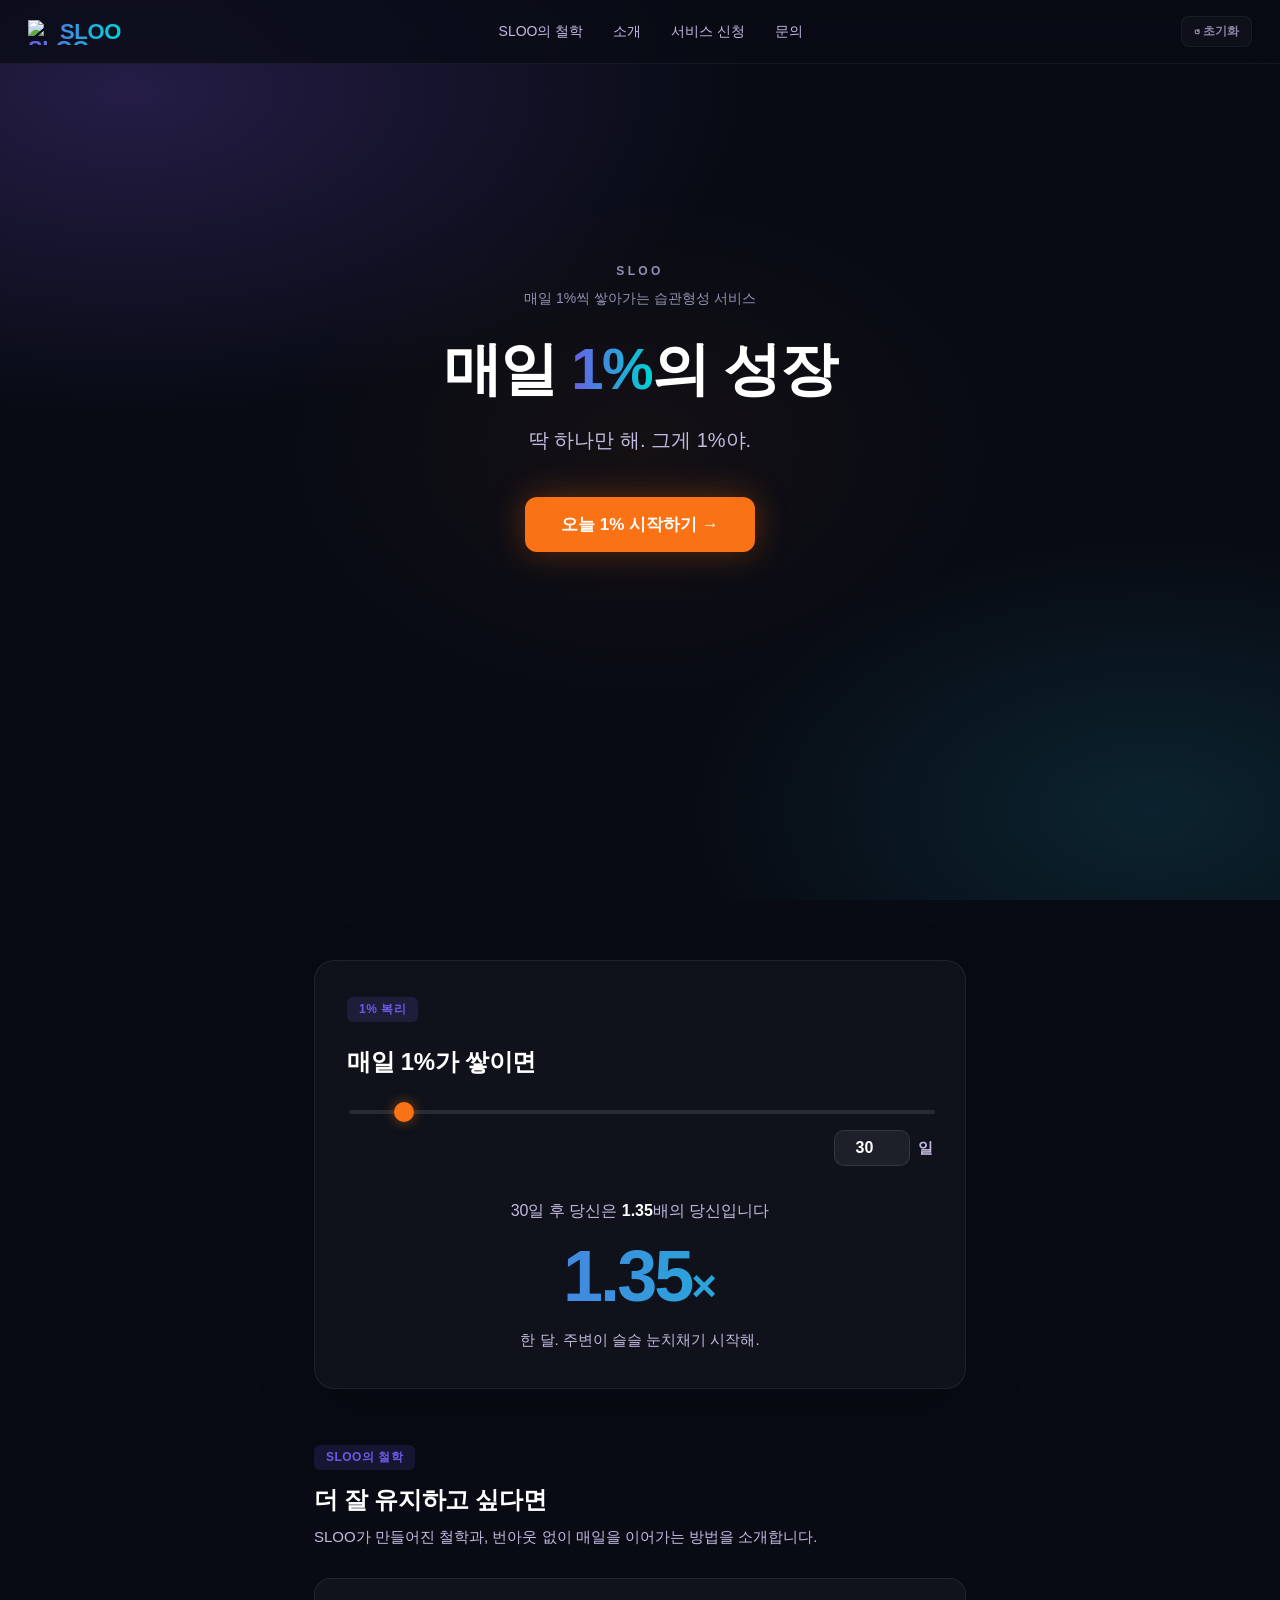
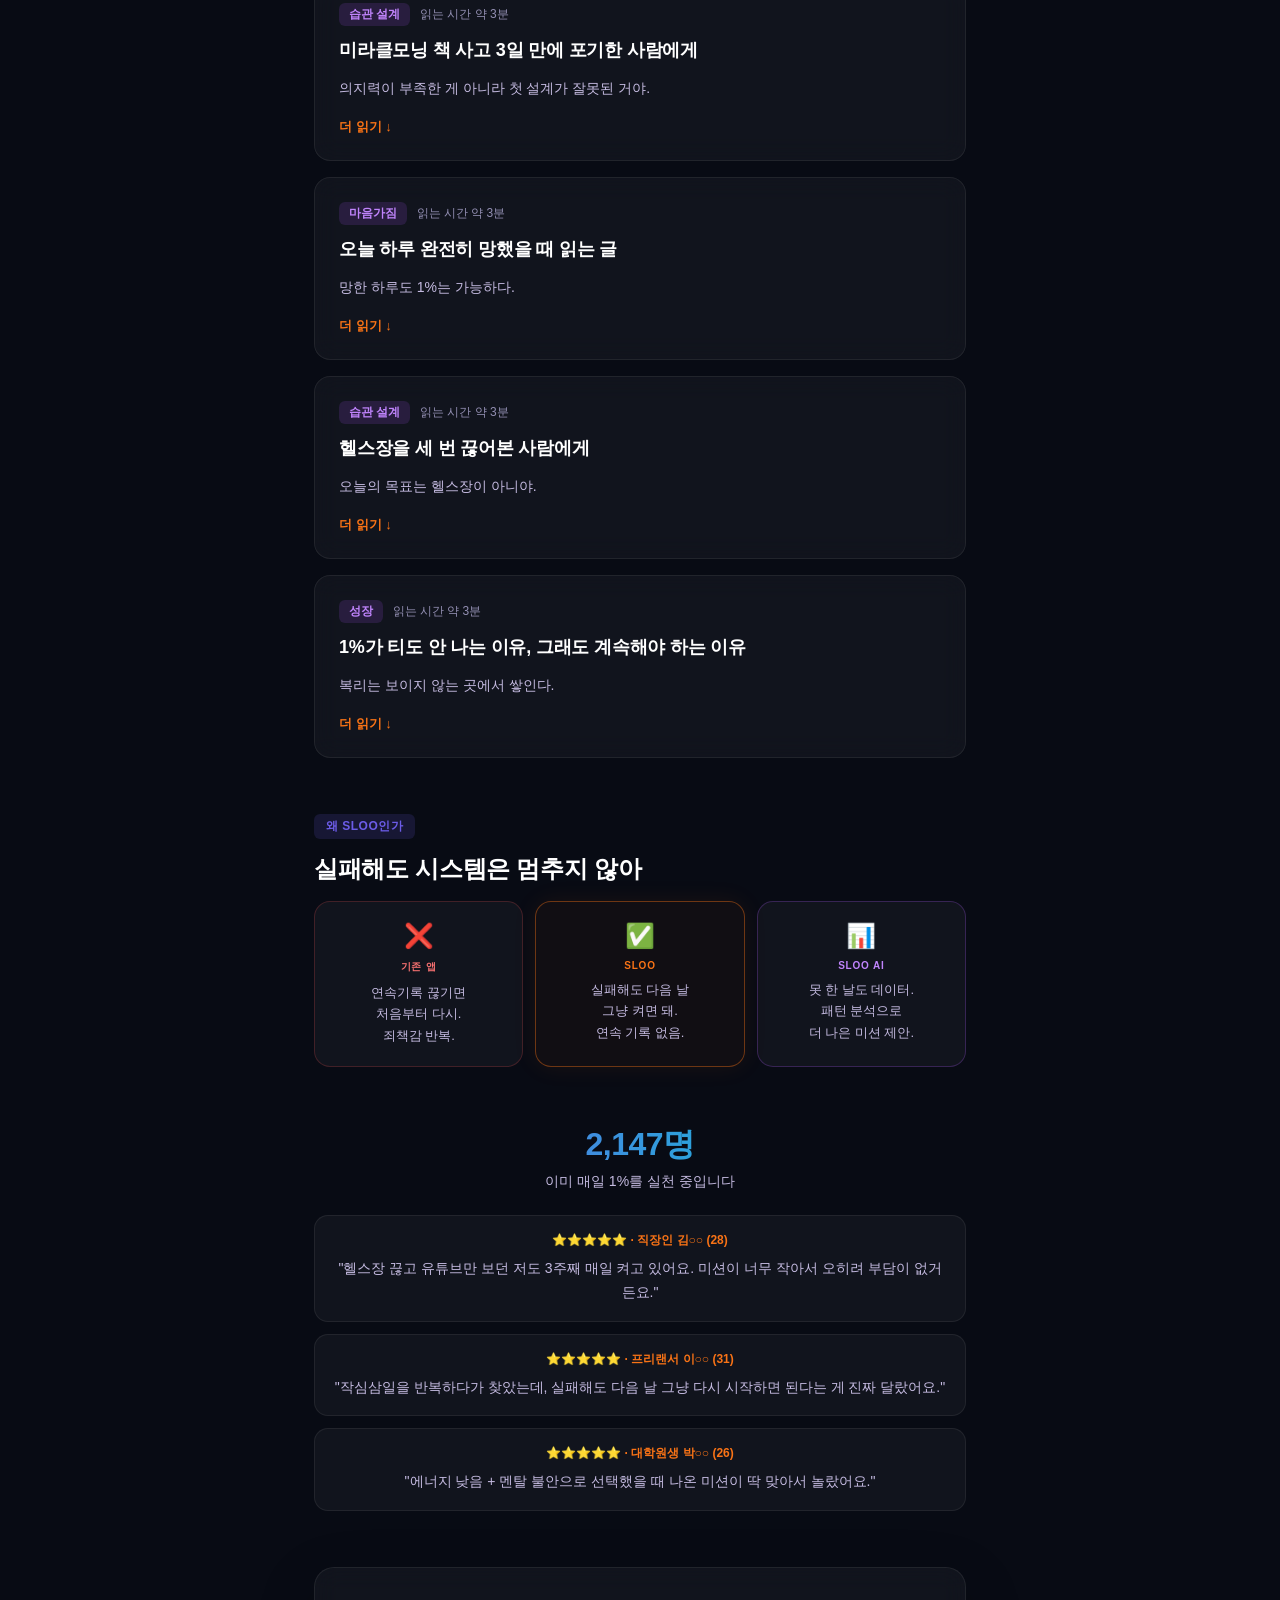
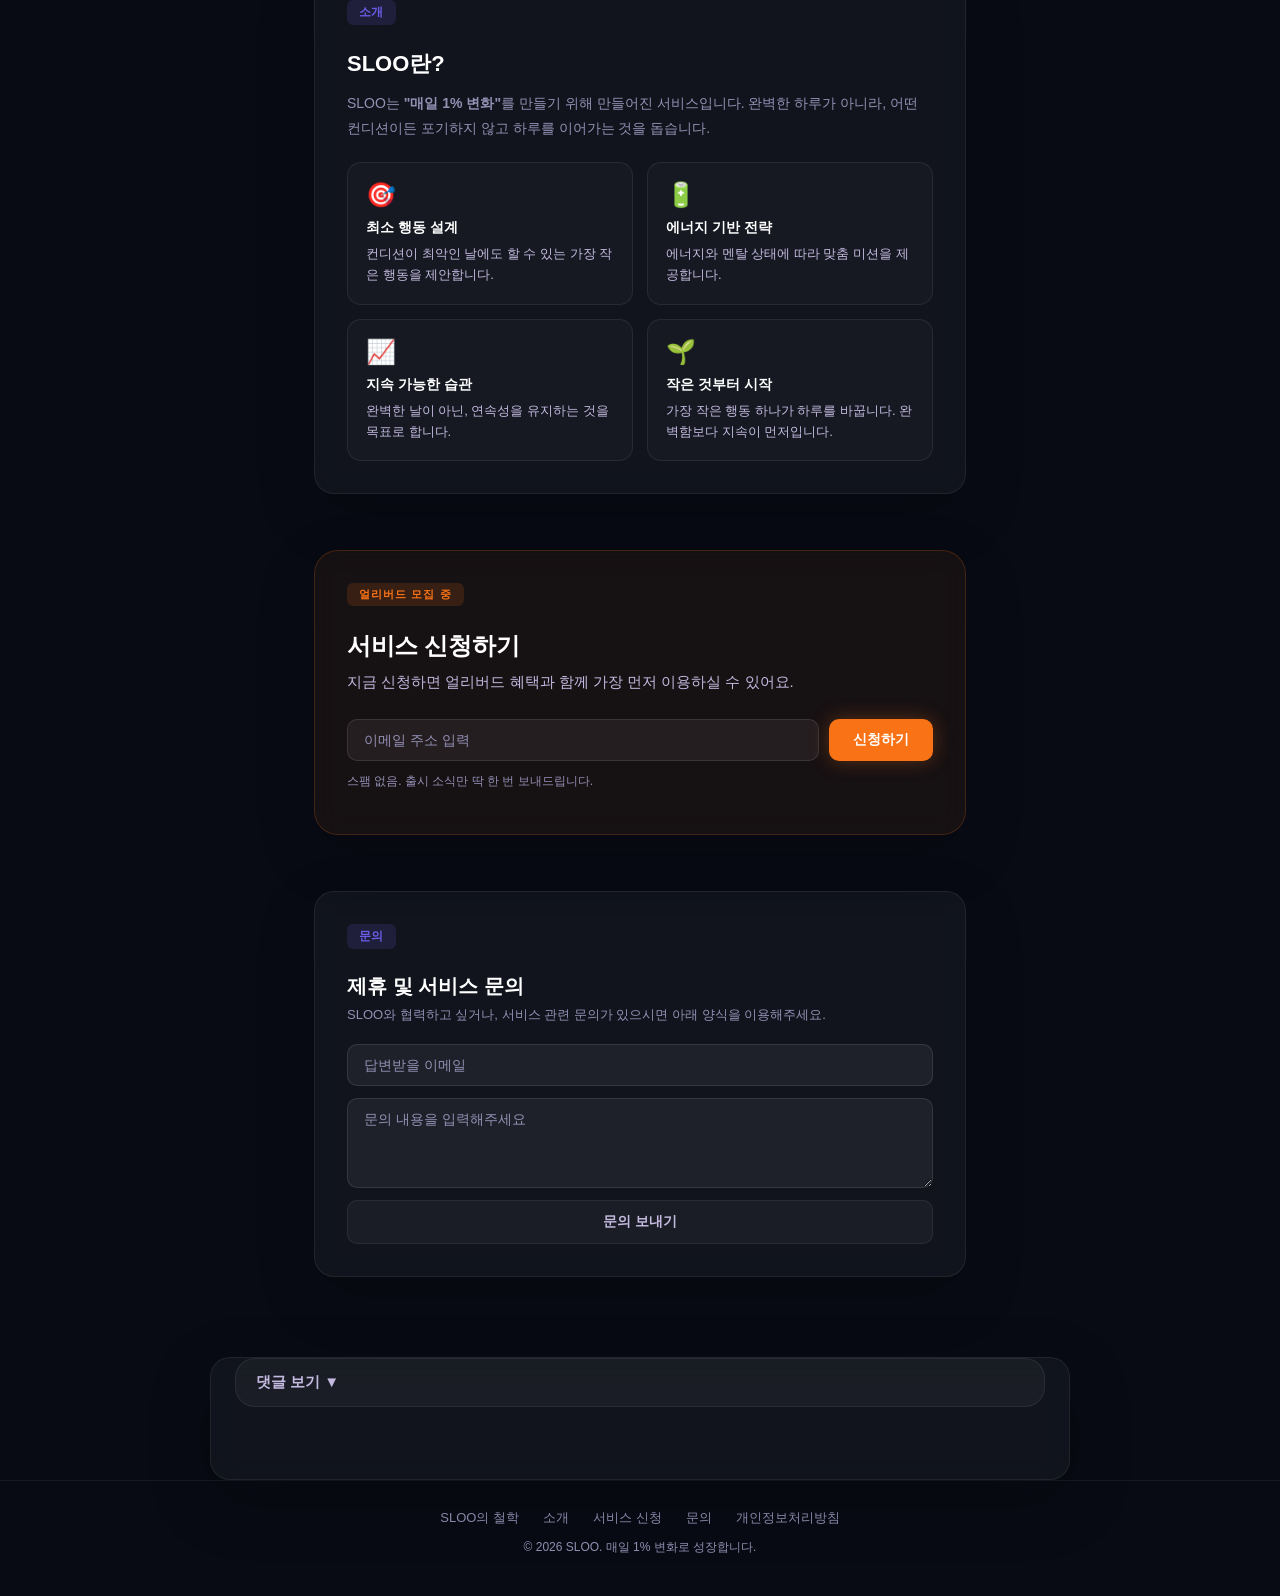
==== commit deab6eba: "fix: 시스템 메시지 반말 → 높임말 변경 (유저 답변 카드 제외) Co-Authored-By: Claude Sonnet 4.6 <noreply@anthropic.com>" ====
--- a/index_test.html
+++ b/index_test.html
@@ -206,7 +206,7 @@
         <div class="growth-plant-wrap"><span class="growth-plant-icon" id="fg-plant">🌱</span></div>
         <p class="growth-day-line" id="fg-days">당신은 1일째입니다</p>
         <p class="growth-formula" id="fg-formula">1.01<sup>1</sup> = 1.01배의 당신입니다</p>
-        <p class="growth-msg-text" id="fg-msg">첫 번째 1%. 시작이 전부야.</p>
+        <p class="growth-msg-text" id="fg-msg">첫 번째 1%. 시작이 전부예요.</p>
       </div>
     </div>
   </div>
@@ -216,7 +216,7 @@
     <div class="screen-content">
       <!-- 유지 3일 연속 성장 제안 배너 -->
       <div id="maintain-banner" class="maintain-banner" style="display:none">
-        <p class="maintain-banner-text">3일째 잘 지키고 있어. 이제 한 단계 올려볼까? 🌱</p>
+        <p class="maintain-banner-text">3일째 잘 지키고 있어요. 이제 한 단계 올려볼까요? 🌱</p>
         <div class="maintain-banner-btns">
           <button id="btn-banner-grow" class="btn-banner-grow">도전할게</button>
           <button id="btn-banner-stay" class="btn-banner-stay">아직 유지할게</button>
@@ -308,10 +308,10 @@
   <div class="screen screen-compact" id="screen-done-today">
     <div class="screen-content" style="text-align:center; align-items:center;">
       <div class="done-today-plant">🌱</div>
-      <h2 style="margin:12px 0 8px">오늘 <span class="done-today-days">0</span>일째 1% 완료했어 🌱</h2>
+      <h2 style="margin:12px 0 8px">오늘 <span class="done-today-days">0</span>일째 1% 완료했어요 🌱</h2>
       <p class="done-today-mult">1.00배</p>
       <div class="level-badge" style="margin-top:12px;margin-bottom:20px">레벨 <span class="done-today-level">1</span></div>
-      <p class="done-today-sub">내일 또 만나 👋</p>
+      <p class="done-today-sub">내일 또 만나요 👋</p>
     </div>
   </div>
 
--- a/style.css
+++ b/style.css
@@ -85,7 +85,7 @@
 .nav-logo {
   font-size: 22px;
   font-weight: 800;
-  background: linear-gradient(135deg, #F97316 0%, #A855F7 100%);
+  background: linear-gradient(90deg, #6C5CE7, #00D2D3);
   -webkit-background-clip: text;
   -webkit-text-fill-color: transparent;
   background-clip: text;
@@ -118,19 +118,19 @@
 }
 .nav-links a:hover { color: var(--text-primary); background: rgba(255,255,255,0.05); }
 .nav-links a.nav-earlybird {
-  color: #F97316;
-  border: 1px solid rgba(249, 115, 22, 0.45);
+  color: #00D2D3;
+  border: 1px solid rgba(0, 210, 211, 0.45);
   border-radius: 20px;
   padding: 5px 14px;
   font-weight: 600;
   font-size: 13px;
 }
 .nav-links a.nav-earlybird:hover {
-  background: rgba(249, 115, 22, 0.12);
-  color: #FB923C;
+  background: rgba(0, 210, 211, 0.12);
+  color: #00D2D3;
 }
 .nav-right { display: flex; gap: 8px; align-items: center; }
-.mobile-nav-link.nav-earlybird-mobile { color: #F97316; font-weight: 600; }
+.mobile-nav-link.nav-earlybird-mobile { color: #00D2D3; font-weight: 600; }
 
 /* 햄버거 메뉴 */
 .nav-hamburger {
@@ -197,6 +197,26 @@
   transition: opacity 0.2s, color 0.2s, border-color 0.2s;
 }
 .btn-reset-nav:hover { opacity: 1; color: var(--accent); border-color: rgba(249,115,22,0.4); }
+.btn-google-login {
+  display: flex; align-items: center; gap: 6px;
+  padding: 6px 16px;
+  border-radius: 20px;
+  border: 1px solid rgba(255,255,255,0.2);
+  background: transparent;
+  color: rgba(255,255,255,0.8);
+  font-size: 13px;
+  font-weight: 500;
+  cursor: pointer;
+  transition: border-color 0.2s, color 0.2s, background 0.2s;
+  white-space: nowrap;
+}
+.btn-google-login:hover { border-color: rgba(255,255,255,0.5); color: #fff; background: rgba(255,255,255,0.05); }
+.btn-google-login-mobile {
+  width: 100%; text-align: left;
+  background: transparent; border: none;
+  font-size: inherit; font-family: inherit;
+  cursor: pointer;
+}
 
 /* ════════════════════════════════
    화면 플로우
@@ -257,7 +277,7 @@
   color: var(--text-primary);
 }
 .main-copy .pct-highlight {
-  background: linear-gradient(135deg, #F97316 0%, #A855F7 100%);
+  background: linear-gradient(90deg, #6C5CE7, #00D2D3);
   -webkit-background-clip: text;
   -webkit-text-fill-color: transparent;
   background-clip: text;
@@ -289,6 +309,15 @@
   box-shadow: 0 0 48px rgba(249, 115, 22, 0.5), 0 8px 24px rgba(0,0,0,0.4);
   transform: translateY(-1px);
 }
+.cta-gradient {
+  background: linear-gradient(90deg, #6C5CE7, #00D2D3) !important;
+  box-shadow: 0 0 32px rgba(168,85,247,0.25), 0 4px 16px rgba(0,0,0,0.3);
+}
+.cta-gradient:hover {
+  opacity: 0.9;
+  background: linear-gradient(90deg, #6C5CE7, #00D2D3) !important;
+  box-shadow: 0 0 48px rgba(168,85,247,0.35), 0 8px 24px rgba(0,0,0,0.4);
+}
 .cta-main:active { transform: translateY(0); }
 .cta-main:disabled { opacity: 0.35; cursor: not-allowed; transform: none; box-shadow: none; }
 
@@ -319,7 +348,7 @@
 }
 .progress-fill {
   height: 100%;
-  background: linear-gradient(90deg, #F97316, #A855F7);
+  background: linear-gradient(90deg, #6C5CE7, #00D2D3);
   border-radius: 99px;
   transition: width 0.4s ease;
 }
@@ -558,7 +587,8 @@
 }
 .card:hover {
   background: var(--bg-card-hover);
-  border-color: rgba(249,115,22,0.2);
+  border-color: #00D2D3;
+  box-shadow: 0 0 0 1px rgba(0,210,211,0.15), 0 20px 60px rgba(0,0,0,0.2);
 }
 
 /* ── 광고 슬롯 ── */
@@ -582,8 +612,8 @@
   font-size: 12px;
   font-weight: 600;
   letter-spacing: 0.04em;
-  color: #C084FC;
-  background: rgba(168, 85, 247, 0.15);
+  color: #6C5CE7;
+  background: rgba(108, 92, 231, 0.15);
   padding: 4px 12px;
   border-radius: 6px;
   margin-bottom: 14px;
@@ -605,9 +635,9 @@
 }
 .article-card:hover {
   background: var(--bg-card-hover);
-  border-color: rgba(249,115,22,0.25);
+  border-color: #00D2D3;
   transform: translateY(-2px);
-  box-shadow: 0 12px 40px rgba(0,0,0,0.3);
+  box-shadow: 0 0 0 1px rgba(0,210,211,0.15), 0 12px 40px rgba(0,0,0,0.3);
 }
 .article-meta { display: flex; align-items: center; gap: 10px; margin-bottom: 12px; }
 .article-category {
@@ -637,6 +667,106 @@
 /* ════════════════════════════════
    실패 허용 / 비교 섹션
 ════════════════════════════════ */
+
+/* 이용 방법 스텝 */
+.how-badge {
+  display: inline-block;
+  background: rgba(0,210,211,0.15);
+  border: 1px solid rgba(0,210,211,0.3);
+  border-radius: 20px;
+  color: #00D2D3;
+  font-size: 12px;
+  font-weight: 600;
+  padding: 4px 14px;
+  margin-bottom: 12px;
+  letter-spacing: 0.03em;
+}
+.how-steps {
+  max-width: 480px;
+  margin: 0 auto;
+}
+.how-step {
+  display: flex;
+  gap: 16px;
+  align-items: flex-start;
+}
+.how-step-left {
+  display: flex;
+  flex-direction: column;
+  align-items: center;
+  flex-shrink: 0;
+}
+.how-circle {
+  width: 40px;
+  height: 40px;
+  border-radius: 50%;
+  background: rgba(0,210,211,0.15);
+  border: 1.5px solid #00D2D3;
+  color: #00D2D3;
+  font-size: 15px;
+  font-weight: 700;
+  display: flex;
+  align-items: center;
+  justify-content: center;
+  flex-shrink: 0;
+}
+.how-circle-final {
+  background: linear-gradient(90deg, #6C5CE7, #00D2D3);
+  color: #fff;
+  border-color: #6C5CE7;
+}
+.how-line {
+  width: 1.5px;
+  height: 48px;
+  background: rgba(0,210,211,0.2);
+  margin: 0 auto;
+}
+.how-step-card {
+  background: rgba(255,255,255,0.025);
+  border: 1px solid var(--border);
+  border-radius: 14px;
+  padding: 18px;
+  flex: 1;
+  margin-bottom: 4px;
+  transition: border-color 0.25s, box-shadow 0.25s;
+}
+.how-step-card:hover {
+  border-color: #00D2D3;
+  box-shadow: 0 0 0 1px rgba(0,210,211,0.15);
+}
+.how-step-card-final {
+  background: rgba(0,210,211,0.08);
+  border-color: rgba(0,210,211,0.25);
+  margin-bottom: 0;
+}
+.how-step-tag {
+  font-size: 11px;
+  font-weight: 600;
+  color: #00D2D3;
+  letter-spacing: 0.05em;
+  margin-bottom: 4px;
+}
+.how-step-title {
+  font-size: 15px;
+  font-weight: 600;
+  color: rgba(255,255,255,0.9);
+  margin-bottom: 4px;
+}
+.how-step-desc {
+  font-size: 13px;
+  color: rgba(255,255,255,0.5);
+  line-height: 1.6;
+}
+.how-cta {
+  text-align: center;
+  margin-top: 32px;
+}
+.how-cta-text {
+  font-size: 14px;
+  color: rgba(255,255,255,0.5);
+  margin-bottom: 14px;
+}
+
 .diff-grid { display: grid; grid-template-columns: 1fr 1fr 1fr; gap: 12px; }
 .diff-item {
   background: var(--bg-card);
@@ -666,7 +796,7 @@
 .social-counter {
   font-size: 32px;
   font-weight: 800;
-  background: linear-gradient(135deg, #F97316, #A855F7);
+  background: linear-gradient(90deg, #6C5CE7, #00D2D3);
   -webkit-background-clip: text;
   -webkit-text-fill-color: transparent;
   background-clip: text;
@@ -761,8 +891,8 @@
 }
 input::placeholder, textarea::placeholder { color: var(--text-muted); }
 input:focus, textarea:focus {
-  border-color: rgba(249, 115, 22, 0.5);
-  box-shadow: 0 0 0 3px rgba(249, 115, 22, 0.1);
+  border-color: #00D2D3;
+  box-shadow: 0 0 0 3px rgba(0, 210, 211, 0.1);
 }
 .contact-form { display: flex; flex-direction: column; gap: 12px; }
 .btn-submit {
@@ -900,7 +1030,7 @@
   font-weight: 900;
   line-height: 1;
   margin: 0 0 16px;
-  background: linear-gradient(135deg, #F97316, #A855F7);
+  background: linear-gradient(90deg, #6C5CE7, #00D2D3);
   -webkit-background-clip: text;
   -webkit-text-fill-color: transparent;
   background-clip: text;
@@ -960,7 +1090,7 @@
 .growth-msg-text {
   font-size: 16px;
   font-weight: 700;
-  background: linear-gradient(135deg, #F97316, #A855F7);
+  background: linear-gradient(90deg, #6C5CE7, #00D2D3);
   -webkit-background-clip: text;
   -webkit-text-fill-color: transparent;
   background-clip: text;
@@ -1025,14 +1155,22 @@
   letter-spacing: 0.04em;
 }
 
+.ab-question {
+  font-size: 1rem;
+  font-weight: 600;
+  color: var(--text-secondary);
+  text-align: center;
+  margin: 0 0 14px;
+}
 .ab-cards {
   display: flex;
-  flex-direction: column;
-  gap: 12px;
+  flex-direction: row;
+  gap: 10px;
   width: 100%;
 }
 .ab-card {
-  padding: 24px 22px;
+  flex: 1;
+  padding: 20px 16px;
   border-radius: var(--radius);
   cursor: pointer;
   transition: all 0.25s cubic-bezier(0.2, 0.8, 0.2, 1);
@@ -1040,55 +1178,58 @@
   user-select: none;
   background: var(--bg-card);
   backdrop-filter: blur(12px);
+  display: flex;
+  flex-direction: column;
+  align-items: center;
+  text-align: center;
+  gap: 8px;
 }
 .card-a {
   border-color: rgba(249, 115, 22, 0.3);
   background: rgba(249, 115, 22, 0.04);
 }
-.card-a:hover {
+.card-a:hover, .card-a.selected {
   background: rgba(249, 115, 22, 0.08);
-  border-color: rgba(249, 115, 22, 0.55);
+  border-color: rgba(249, 115, 22, 0.7);
   transform: translateY(-2px);
   box-shadow: 0 8px 32px rgba(249, 115, 22, 0.12), 0 20px 60px rgba(0,0,0,0.3);
 }
 .card-b {
-  border-color: rgba(168, 85, 247, 0.25);
-  background: rgba(168, 85, 247, 0.04);
-}
-.card-b:hover {
-  background: rgba(168, 85, 247, 0.08);
-  border-color: rgba(168, 85, 247, 0.5);
+  border-color: rgba(255, 255, 255, 0.1);
+  background: rgba(255, 255, 255, 0.03);
+}
+.card-b:hover, .card-b.selected {
+  background: rgba(255, 255, 255, 0.06);
+  border-color: rgba(249, 115, 22, 0.7);
   transform: translateY(-2px);
-  box-shadow: 0 8px 32px rgba(168, 85, 247, 0.12), 0 20px 60px rgba(0,0,0,0.3);
-}
-.ab-card-top {
-  display: flex;
-  align-items: center;
-  gap: 10px;
-  margin-bottom: 10px;
-}
-.ab-emoji { font-size: 20px; }
-.ab-badge {
-  font-size: 10px;
-  font-weight: 700;
-  letter-spacing: 0.1em;
-  text-transform: uppercase;
-  padding: 3px 10px;
-  border-radius: 6px;
-}
-.card-a-badge { color: var(--accent); background: rgba(249, 115, 22, 0.15); }
-.card-b-badge { color: #C084FC; background: rgba(168, 85, 247, 0.15); }
+  box-shadow: 0 8px 32px rgba(0,0,0,0.2), 0 20px 60px rgba(0,0,0,0.3);
+}
+.ab-emoji { font-size: 22px; }
 .ab-card-title {
-  font-size: 18px;
-  font-weight: 700;
-  margin: 0 0 8px;
-  line-height: 1.3;
+  font-size: 14px;
+  font-weight: 700;
+  margin: 0;
+  line-height: 1.35;
   letter-spacing: -0.2px;
   color: var(--text-primary);
 }
-.ab-card-preview {
-  font-size: 14px;
+.ab-card-desc {
+  font-size: 12px;
   color: var(--text-secondary);
+  line-height: 1.5;
+}
+.ab-card-stat {
+  font-size: 22px;
+  font-weight: 800;
+  margin-top: 4px;
+}
+.card-a-stat { color: #F97316; }
+.card-b-stat { color: rgba(255, 255, 255, 0.6); }
+.ab-hint {
+  font-size: 0.75rem;
+  color: var(--text-muted);
+  text-align: center;
+  margin: 12px 0 0;
   line-height: 1.6;
 }
 
@@ -1126,7 +1267,7 @@
 .done-today-mult {
   font-size: 40px;
   font-weight: 900;
-  background: linear-gradient(135deg, #F97316, #A855F7);
+  background: linear-gradient(90deg, #6C5CE7, #00D2D3);
   -webkit-background-clip: text;
   -webkit-text-fill-color: transparent;
   background-clip: text;
@@ -1161,6 +1302,23 @@
   min-height: auto !important;
   padding: 72px 24px 48px;
 }
+
+/* ── 홈 아이콘 버튼 ── */
+.btn-back-home {
+  display: flex;
+  align-items: center;
+  justify-content: center;
+  width: 36px;
+  height: 36px;
+  background: rgba(255,255,255,0.06);
+  border: 1px solid rgba(255,255,255,0.1);
+  border-radius: 8px;
+  color: rgba(255,255,255,0.5);
+  cursor: pointer;
+  margin-bottom: 12px;
+  transition: background 0.2s, color 0.2s;
+}
+.btn-back-home:hover { background: rgba(255,255,255,0.1); color: rgba(255,255,255,0.8); }
 
 /* ── 홈으로 돌아가기 버튼 ── */
 .btn-home {
@@ -1244,8 +1402,8 @@
   position: relative;
   max-width: 400px;
   background: linear-gradient(160deg, #0F1220 0%, #0d1028 100%);
-  border: 1px solid rgba(249, 115, 22, 0.2);
-  box-shadow: 0 32px 80px rgba(0,0,0,0.6), 0 0 40px rgba(249,115,22,0.06);
+  border: 1px solid rgba(0, 210, 211, 0.3);
+  box-shadow: 0 32px 80px rgba(0,0,0,0.6), 0 0 40px rgba(0,210,211,0.06);
 }
 .modal-earlybird-close {
   position: absolute;
@@ -1267,9 +1425,9 @@
   font-weight: 700;
   letter-spacing: 1.5px;
   text-transform: uppercase;
-  color: #F97316;
-  background: rgba(249,115,22,0.12);
-  border: 1px solid rgba(249,115,22,0.3);
+  color: #00D2D3;
+  background: rgba(0,210,211,0.12);
+  border: 1px solid rgba(0,210,211,0.3);
   border-radius: 20px;
   padding: 4px 12px;
   margin-bottom: 14px;
@@ -1300,12 +1458,12 @@
   transition: border-color 0.2s;
   box-sizing: border-box;
 }
-.modal-earlybird-input:focus { border-color: rgba(249,115,22,0.5); }
+.modal-earlybird-input:focus { border-color: #00D2D3; box-shadow: 0 0 0 3px rgba(0,210,211,0.1); }
 .modal-earlybird-input::placeholder { color: var(--text-muted); }
 .modal-earlybird-btn {
   width: 100%;
   padding: 14px;
-  background: #F97316;
+  background: #00D2D3;
   color: #fff;
   border: none;
   border-radius: 12px;
@@ -1313,15 +1471,15 @@
   font-weight: 700;
   cursor: pointer;
   transition: background 0.2s, transform 0.15s;
-  box-shadow: 0 4px 20px rgba(249,115,22,0.35);
-}
-.modal-earlybird-btn:hover { background: #EA6A0A; transform: translateY(-1px); }
+  box-shadow: 0 4px 20px rgba(0,210,211,0.35);
+}
+.modal-earlybird-btn:hover { background: #00b8b9; transform: translateY(-1px); }
 .modal-earlybird-btn:disabled { opacity: 0.6; cursor: not-allowed; transform: none; }
 .modal-earlybird-done {
   text-align: center;
   font-size: 16px;
   font-weight: 600;
-  color: #F97316;
+  color: #00D2D3;
   padding: 8px 0 4px;
   line-height: 1.6;
 }
@@ -1556,6 +1714,58 @@
   transform: translateY(-110%);
 }
 
+/* ── 월별 달력 ── */
+.cal-nav {
+  display: flex;
+  align-items: center;
+  justify-content: space-between;
+  margin: 0 0 8px;
+}
+.cal-nav-title {
+  font-size: 12px !important;
+  font-weight: 600;
+  color: rgba(255,255,255,0.7) !important;
+  margin: 0 !important;
+}
+.cal-nav-btn {
+  background: none;
+  border: none;
+  color: rgba(255,255,255,0.4);
+  font-size: 16px;
+  cursor: pointer;
+  padding: 2px 6px;
+  border-radius: 4px;
+  line-height: 1;
+}
+.cal-nav-btn:hover { color: rgba(255,255,255,0.9); background: rgba(255,255,255,0.06); }
+.cal-week-header {
+  display: grid;
+  grid-template-columns: repeat(7, 1fr);
+  gap: 2px;
+  margin-bottom: 3px;
+}
+.cal-week-label {
+  font-size: 10px;
+  color: rgba(255,255,255,0.3);
+  text-align: center;
+}
+.cal-grid {
+  display: grid;
+  grid-template-columns: repeat(7, 1fr);
+  gap: 2px;
+  margin-bottom: 10px;
+}
+.cal-cell {
+  aspect-ratio: 1;
+  border-radius: 4px;
+  display: flex;
+  align-items: center;
+  justify-content: center;
+  box-sizing: border-box;
+}
+.cal-cell-empty { background: transparent !important; }
+.cal-day-num { font-size: 9px; line-height: 1; }
+
 /* 홈 화면 잔디밭 섹션 */
 .home-grass-section {
   background: rgba(255,255,255,0.04);
@@ -1570,6 +1780,66 @@
   letter-spacing: 0.05em;
   text-transform: uppercase;
   margin-bottom: 10px;
+}
+
+/* 홈 기록 좌우 레이아웃 */
+.home-record-box {
+  display: flex;
+  gap: 0;
+  align-items: stretch;
+}
+.home-record-left {
+  flex: 0 0 auto;
+  min-width: 56px;
+  padding-right: 16px;
+  display: flex;
+  flex-direction: column;
+}
+.home-record-divider {
+  width: 1px;
+  background: rgba(255,255,255,0.08);
+  margin: 0 16px;
+  flex-shrink: 0;
+}
+.home-record-right {
+  flex: 1;
+  min-width: 0;
+}
+.home-record-title {
+  font-size: 11px;
+  font-weight: 600;
+  color: rgba(255,255,255,0.5);
+  letter-spacing: 0.05em;
+  text-transform: uppercase;
+  margin-bottom: 8px;
+}
+/* 이번 주 행 */
+.hw-row {
+  display: flex;
+  align-items: center;
+  justify-content: space-between;
+  padding: 4px 0;
+  flex: 1;
+}
+.hw-label {
+  font-size: 11px;
+  color: rgba(255,255,255,0.45);
+  min-width: 14px;
+}
+.hw-dot {
+  font-size: 13px;
+  color: rgba(255,255,255,0.2);
+  line-height: 1;
+}
+.hw-icon { font-size: 13px; line-height: 1; }
+.hw-today .hw-label { color: #F97316; font-weight: 600; }
+.hw-today .hw-dot  { color: rgba(249,115,22,0.4); }
+@media (max-width: 768px) {
+  .home-record-box { flex-direction: column; }
+  .home-record-divider { width: auto; height: 1px; margin: 12px 0; }
+  .home-record-left { padding-right: 0; flex-direction: row; gap: 0; }
+  .hw-row { flex: 1; flex-direction: column; gap: 2px; padding: 0 2px; }
+  .hw-label { min-width: auto; }
 }
 
 /* ── 섹션 구분선 ── */
@@ -1695,7 +1965,7 @@
 }
 .sb-level-bar-fill {
   height: 100%;
-  background: linear-gradient(90deg, #F97316, #A855F7);
+  background: linear-gradient(90deg, #6C5CE7, #00D2D3);
   border-radius: 999px;
   transition: width 0.6s cubic-bezier(0.2, 0.8, 0.2, 1);
 }
@@ -1877,6 +2147,76 @@
   transform: translateY(-2px);
 }
 .home-cat-mission-btn:disabled { opacity: 0.35; cursor: not-allowed; transform: none; box-shadow: none; }
+/* ── 루틴 그룹 카드 ── */
+.home-routine-group .home-cat-top { margin-bottom: 10px; }
+.routine-unlock-banner {
+  font-size: 0.8rem;
+  color: #F97316;
+  background: rgba(249, 115, 22, 0.1);
+  border: 1px solid rgba(249, 115, 22, 0.25);
+  border-radius: 8px;
+  padding: 8px 12px;
+  margin-bottom: 12px;
+  text-align: center;
+}
+.routine-slots-list { display: flex; flex-direction: column; gap: 10px; margin-bottom: 14px; }
+.routine-slot-row {
+  display: flex;
+  align-items: center;
+  gap: 10px;
+  padding: 10px 12px;
+  border-radius: 10px;
+  background: rgba(255,255,255,0.04);
+  border: 1px solid rgba(255,255,255,0.07);
+}
+.routine-slot-icon { font-size: 20px; flex-shrink: 0; }
+.routine-slot-info { flex: 1; min-width: 0; }
+.routine-slot-name { font-size: 14px; font-weight: 600; color: var(--text-primary); display: block; }
+.routine-slot-meta { font-size: 11px; color: var(--text-muted); }
+.routine-slot-actions { display: flex; align-items: center; gap: 6px; flex-shrink: 0; }
+.routine-slot-actions .home-cat-mission-btn {
+  width: auto; padding: 8px 14px; font-size: 13px; box-shadow: none; border-radius: 8px;
+}
+.routine-slot-actions .home-cat-reset-btn { padding: 5px 8px; }
+.routine-add-btn {
+  width: 100%; padding: 12px; border-radius: 10px;
+  font-size: 14px; font-weight: 500; cursor: pointer; transition: all 0.2s;
+}
+.routine-add-btn.can-add {
+  border: 1px dashed rgba(249,115,22,0.5); background: transparent;
+  color: #F97316;
+}
+.routine-add-btn.can-add:hover { background: rgba(249,115,22,0.06); border-color: rgba(249,115,22,0.7); }
+.routine-add-btn.locked {
+  border: 1px dashed rgba(255,255,255,0.12); background: transparent;
+  color: rgba(255,255,255,0.3); cursor: not-allowed;
+}
+.routine-progress-wrap {
+  display: flex;
+  align-items: center;
+  gap: 8px;
+  margin-top: 8px;
+}
+.routine-progress-track {
+  flex: 1;
+  height: 4px;
+  border-radius: 2px;
+  background: rgba(255, 255, 255, 0.1);
+  overflow: hidden;
+}
+.routine-progress-fill {
+  height: 100%;
+  border-radius: 2px;
+  background: #F97316;
+  transition: width 0.4s ease;
+}
+.routine-progress-label {
+  font-size: 12px;
+  color: rgba(255, 255, 255, 0.6);
+  white-space: nowrap;
+  flex-shrink: 0;
+}
+
 .home-cat-add-btn {
   width: 100%; padding: 14px 20px; border-radius: 12px;
   border: 1px dashed rgba(249,115,22,0.3); background: transparent;
@@ -1973,8 +2313,8 @@
 }
 #disqus-toggle-btn:hover {
   background: var(--bg-card-hover);
-  border-color: var(--border-accent);
-  color: #F97316;
+  border-color: #00D2D3;
+  color: #00D2D3;
 }
 
 /* ── SNS 공유 버튼 ── */
@@ -2008,6 +2348,124 @@
   margin-bottom: 4px;
 }
 .mission-share-btn:hover { color: var(--text-secondary); border-color: rgba(255,255,255,0.12); }
+
+/* ── 온보딩 로딩 ── */
+.ob-loading-content {
+  display: flex;
+  flex-direction: column;
+  align-items: center;
+  justify-content: center;
+  gap: 24px;
+  height: 100%;
+}
+.ob-loading-spinner {
+  width: 48px;
+  height: 48px;
+  border: 3px solid rgba(249, 115, 22, 0.2);
+  border-top-color: #F97316;
+  border-radius: 50%;
+  animation: obSpin 0.9s linear infinite;
+}
+@keyframes obSpin {
+  to { transform: rotate(360deg); }
+}
+.ob-loading-empathy {
+  font-size: 1rem;
+  font-weight: 600;
+  color: var(--text-primary);
+  text-align: center;
+  margin: 0;
+}
+.ob-loading-text {
+  font-size: 1rem;
+  color: var(--text-secondary);
+  text-align: center;
+  margin: 0;
+}
+.ob-loading-sub {
+  font-size: 0.85rem;
+  color: var(--text-muted);
+  margin: 0;
+}
+
+/* ── 감사일기 링크 ── */
+.gratitude-info-link {
+  display: block;
+  background: none;
+  border: none;
+  color: rgba(255, 255, 255, 0.5);
+  font-size: 0.78rem;
+  cursor: pointer;
+  padding: 4px 0;
+  margin: 4px auto 0;
+  text-align: center;
+}
+.gratitude-info-link:hover { color: rgba(255, 255, 255, 0.75); }
+
+/* ── 감사일기 모달 ── */
+.gratitude-modal-overlay {
+  display: none;
+  position: fixed;
+  inset: 0;
+  background: rgba(0, 0, 0, 0.6);
+  backdrop-filter: blur(4px);
+  -webkit-backdrop-filter: blur(4px);
+  z-index: 500;
+  align-items: center;
+  justify-content: center;
+  padding: 24px;
+}
+.gratitude-modal-overlay.open { display: flex; }
+.gratitude-modal {
+  position: relative;
+  width: 100%;
+  max-width: 360px;
+  background: #0F1220;
+  border: 1px solid rgba(255, 255, 255, 0.1);
+  border-radius: 20px;
+  padding: 32px 28px 28px;
+  animation: fadeInScale 0.22s ease;
+}
+@keyframes fadeInScale {
+  from { opacity: 0; transform: scale(0.95); }
+  to   { opacity: 1; transform: scale(1); }
+}
+.gratitude-modal-close {
+  position: absolute;
+  top: 16px;
+  right: 16px;
+  background: none;
+  border: none;
+  color: rgba(255, 255, 255, 0.4);
+  font-size: 1rem;
+  cursor: pointer;
+  line-height: 1;
+  padding: 4px;
+}
+.gratitude-modal-close:hover { color: rgba(255, 255, 255, 0.8); }
+.gratitude-modal-title {
+  font-size: 1.1rem;
+  font-weight: 600;
+  color: var(--text-primary);
+  margin: 0 0 16px;
+}
+.gratitude-modal-body {
+  font-size: 0.9rem;
+  color: var(--text-secondary);
+  line-height: 1.7;
+  margin: 0;
+}
+.modal-subtitle {
+  font-size: 0.9rem;
+  font-weight: 600;
+  color: var(--text-primary);
+}
+.modal-list {
+  display: block;
+  padding-left: 4px;
+  color: var(--text-secondary);
+  line-height: 2;
+}
 
 /* ── 공유 토스트 ── */
 .share-toast {
@@ -2031,3 +2489,562 @@
   opacity: 1;
   transform: translateX(-50%) translateY(0);
 }
+
+/* ── 수면 드럼롤 피커 ── */
+.sleep-picker-wrap {
+  display: flex;
+  justify-content: center;
+  margin: 24px 0;
+}
+.drum-picker {
+  position: relative;
+  display: flex;
+  align-items: center;
+  gap: 4px;
+  height: 220px;
+  overflow: hidden;
+  user-select: none;
+  -webkit-user-select: none;
+}
+.drum-col {
+  width: 80px;
+  height: 220px;
+  overflow-y: scroll;
+  scrollbar-width: none;
+  -ms-overflow-style: none;
+  cursor: grab;
+  /* 위아래 숫자 투명 페이드 */
+  -webkit-mask-image: linear-gradient(to bottom, transparent 0%, black 22%, black 78%, transparent 100%);
+  mask-image: linear-gradient(to bottom, transparent 0%, black 22%, black 78%, transparent 100%);
+}
+.drum-col:active { cursor: grabbing; }
+.drum-col::-webkit-scrollbar { display: none; }
+.drum-item {
+  height: 44px;
+  display: flex;
+  align-items: center;
+  justify-content: center;
+  font-size: 1.4rem;
+  font-weight: 500;
+  color: var(--text-muted);
+  transition: color 0.15s, font-size 0.15s, font-weight 0.15s;
+}
+.drum-item.drum-selected {
+  color: #F97316;
+  font-size: 1.75rem;
+  font-weight: 700;
+}
+.drum-sep {
+  font-size: 1.75rem;
+  font-weight: 700;
+  color: var(--text-primary);
+  flex-shrink: 0;
+  align-self: center;
+}
+.drum-picker-highlight {
+  position: absolute;
+  left: 0;
+  right: 0;
+  top: 50%;
+  transform: translateY(-50%);
+  height: 44px;
+  background: rgba(249, 115, 22, 0.08);
+  border-radius: 8px;
+  border-top: 1px solid rgba(249, 115, 22, 0.25);
+  border-bottom: 1px solid rgba(249, 115, 22, 0.25);
+  pointer-events: none;
+  z-index: 1;
+}
+.drum-picker-mask {
+  display: none; /* mask-image on .drum-col으로 대체 */
+}
+.sleep-confirm-msg {
+  background: var(--bg-card);
+  border: 1px solid var(--border);
+  border-radius: 16px;
+  padding: 20px;
+  font-size: 1rem;
+  color: var(--text-secondary);
+  line-height: 1.7;
+  margin: 24px 0;
+  white-space: pre-line;
+}
+/* 수면 홈카드 진행바 */
+.sleep-progress-wrap {
+  margin: 8px 0 4px;
+}
+.sleep-progress-track {
+  height: 4px;
+  background: rgba(255,255,255,0.1);
+  border-radius: 2px;
+  overflow: hidden;
+}
+.sleep-progress-fill {
+  height: 100%;
+  background: #F97316;
+  border-radius: 2px;
+  transition: width 0.4s;
+}
+.sleep-progress-label {
+  font-size: 0.75rem;
+  color: var(--text-muted);
+  margin-top: 4px;
+}
+
+/* ════════════════════════════════
+   온보딩 슬라이드
+════════════════════════════════ */
+#screen-landing:has(#ob-wrap) {
+  padding: 0 !important;
+  height: calc(100vh - 64px);
+  overflow: hidden;
+}
+#ob-wrap {
+  display: flex;
+  flex-direction: column;
+  height: 100%;
+  background: transparent;
+  position: relative;
+  width: 100%;
+}
+
+#ob-logo {
+  font-size: 13px;
+  font-weight: 800;
+  letter-spacing: 0.2em;
+  text-align: center;
+  background: linear-gradient(90deg, #6C5CE7, #00D2D3);
+  -webkit-background-clip: text;
+  -webkit-text-fill-color: transparent;
+  padding: 50px 24px 0;
+  max-width: 480px;
+  margin: 0 auto;
+  width: 100%;
+  box-sizing: border-box;
+}
+
+#ob-slides {
+  display: flex;
+  flex-direction: column;
+  flex: 1;
+  max-width: 400px;
+  margin: 0 auto;
+  width: 100%;
+  overflow: hidden;
+  margin-top: -20px;
+  padding: 0 48px;
+  box-sizing: border-box;
+}
+
+.ob-slide {
+  display: none;
+  flex-direction: column;
+  flex: 1;
+}
+.ob-slide.active {
+  display: flex;
+  flex-direction: column;
+  flex: 1;
+  animation: obIn 0.4s ease-out;
+}
+
+@keyframes obIn {
+  from { opacity: 0; transform: translateX(24px); }
+  to   { opacity: 1; transform: translateX(0); }
+}
+
+.ob-inner {
+  flex: 1;
+  display: flex;
+  flex-direction: column;
+  gap: 20px;
+  padding: 16px 24px 20px;
+  overflow-y: auto;
+  overscroll-behavior: contain;
+  -webkit-overflow-scrolling: touch;
+}
+
+.ob-nav-inner {
+  flex-shrink: 0;
+  display: flex;
+  align-items: center;
+  justify-content: space-between;
+  padding: 16px 24px 32px;
+  background: transparent;
+}
+
+.ob-title {
+  font-size: 30px;
+  font-weight: 800;
+  color: #fff;
+  line-height: 1.3;
+  margin: 0;
+  text-align: center;
+}
+
+.ob-grad {
+  background: linear-gradient(90deg, #6C5CE7, #00D2D3);
+  -webkit-background-clip: text;
+  -webkit-text-fill-color: transparent;
+}
+
+.ob-sub {
+  font-size: 15px;
+  color: rgba(255,255,255,0.55);
+  line-height: 1.8;
+  text-align: center;
+  margin: 0;
+}
+
+.ob-points { display: flex; flex-direction: column; gap: 10px; }
+
+.ob-point {
+  display: flex;
+  align-items: center;
+  gap: 12px;
+  padding: 14px 16px;
+  background: rgba(255,255,255,0.05);
+  border: 1px solid rgba(255,255,255,0.1);
+  border-radius: 14px;
+  font-size: 15px;
+  color: rgba(255,255,255,0.85);
+}
+
+.ob-star { color: #6C5CE7; font-size: 16px; }
+
+.ob-formula-box {
+  background: rgba(255,255,255,0.05);
+  border: 1px solid rgba(255,255,255,0.1);
+  border-radius: 16px;
+  padding: 16px;
+  text-align: center;
+}
+
+.ob-formula-label {
+  font-size: 12px;
+  color: rgba(255,255,255,0.5);
+  margin: 0 0 8px;
+}
+
+.ob-formula-eq {
+  font-size: 22px;
+  font-weight: 800;
+  color: #fff;
+  margin: 0;
+  font-family: monospace;
+}
+
+.ob-dimmed { color: rgba(255,255,255,0.4); }
+
+.ob-big-num {
+  font-size: 60px;
+  font-weight: 900;
+  color: #fff;
+  line-height: 1;
+  text-align: center;
+}
+
+.ob-graph {
+  width: 100%;
+  height: auto;
+}
+
+.ob-compare-card {
+  border-radius: 16px;
+  padding: 16px;
+  background: rgba(255,255,255,0.05);
+  border: 1px solid rgba(255,255,255,0.08);
+  text-align: left;
+}
+
+.ob-compare-card.ob-good {
+  border-color: rgba(108,92,231,0.3);
+  background: rgba(108,92,231,0.06);
+}
+
+.ob-compare-header {
+  display: flex;
+  align-items: center;
+  gap: 10px;
+  margin-bottom: 12px;
+}
+
+.ob-compare-icon {
+  width: 32px;
+  height: 32px;
+  border-radius: 8px;
+  display: flex;
+  align-items: center;
+  justify-content: center;
+  font-size: 14px;
+  font-weight: 700;
+}
+
+.ob-compare-icon.bad { background: rgba(239,68,68,0.2); color: #f87171; }
+.ob-compare-icon.good {
+  background: linear-gradient(135deg, rgba(108,92,231,0.3), rgba(0,210,211,0.3));
+  color: #00D2D3;
+}
+
+.ob-compare-name { font-size: 14px; font-weight: 700; }
+.ob-compare-name.bad { color: #f87171; }
+.ob-compare-name.good {
+  background: linear-gradient(90deg, #6C5CE7, #00D2D3);
+  -webkit-background-clip: text;
+  -webkit-text-fill-color: transparent;
+}
+
+.ob-badges { display: flex; gap: 4px; flex-wrap: nowrap; margin-bottom: 10px; }
+
+.ob-badge {
+  padding: 5px 6px;
+  border-radius: 8px;
+  font-size: 11px;
+  font-weight: 600;
+  flex: 1;
+  text-align: center;
+}
+
+.ob-badge.green { background: rgba(34,197,94,0.15); color: #4ade80; }
+.ob-badge.red { background: rgba(239,68,68,0.2); color: #f87171; }
+.ob-badge.purple { background: rgba(108,92,231,0.2); color: #a78bfa; }
+.ob-badge.gray { background: rgba(255,255,255,0.08); color: rgba(255,255,255,0.4); }
+
+.ob-compare-flow {
+  font-size: 13px;
+  margin: 0 0 6px;
+}
+
+.ob-compare-flow.bad { color: #f87171; }
+.ob-flow-dim { color: rgba(255,255,255,0.4); }
+.ob-compare-flow.good { color: rgba(255,255,255,0.6); }
+
+.ob-compare-note {
+  font-size: 12px;
+  color: rgba(255,255,255,0.35);
+  margin: 4px 0 0;
+}
+
+.ob-compare-note.cyan { color: rgba(0,210,211,0.6); }
+
+.ob-keep-box {
+  background: linear-gradient(90deg, rgba(108,92,231,0.1), rgba(0,210,211,0.1));
+  border: 1px solid rgba(108,92,231,0.25);
+  border-radius: 10px;
+  padding: 10px 14px;
+  font-size: 14px;
+  color: rgba(255,255,255,0.7);
+  margin: 6px 0;
+}
+
+.ob-cyan { color: #00D2D3; font-size: 18px; }
+
+.ob-science { display: flex; flex-direction: column; gap: 14px; }
+
+.ob-science-item {
+  display: flex;
+  align-items: flex-start;
+  gap: 12px;
+  font-size: 15px;
+  color: rgba(255,255,255,0.85);
+}
+
+.ob-science-item em {
+  color: rgba(255,255,255,0.4);
+  font-style: normal;
+  font-size: 13px;
+}
+
+.ob-check { color: #00D2D3; font-weight: 700; font-size: 16px; flex-shrink: 0; }
+
+.ob-cta {
+  width: 100%;
+  padding: 16px;
+  background: linear-gradient(90deg, #6C5CE7, #00D2D3);
+  border: none;
+  border-radius: 14px;
+  color: #fff;
+  font-size: 16px;
+  font-weight: 700;
+  cursor: pointer;
+  margin-top: 8px;
+}
+
+.ob-nav-btn {
+  background: none;
+  border: none;
+  color: rgba(255,255,255,0.6);
+  font-size: 14px;
+  font-weight: 600;
+  cursor: pointer;
+  padding: 8px 0;
+  min-width: 60px;
+}
+
+.ob-nav-btn:hover { color: #fff; }
+
+.ob-dots { display: flex; gap: 6px; align-items: center; }
+
+.ob-dot {
+  width: 6px;
+  height: 6px;
+  border-radius: 999px;
+  background: rgba(255,255,255,0.2);
+  transition: all 0.3s;
+}
+
+.ob-dot.active {
+  width: 24px;
+  background: linear-gradient(90deg, #6C5CE7, #00D2D3);
+}
+
+/* 슬라이드 4 진입 애니메이션 */
+#ob-slide-4 .ob-title {
+  opacity: 0;
+  transform: translateY(24px);
+  transition: opacity 900ms ease-out, transform 900ms ease-out;
+}
+#ob-slide-4 .ob-science-item {
+  opacity: 0;
+  transform: translateX(-16px);
+  transition: opacity 600ms ease-out, transform 600ms ease-out;
+}
+#ob-slide-4 .ob-sub,
+#ob-slide-4 .ob-cta {
+  opacity: 0;
+  transform: translateY(16px);
+  transition: opacity 600ms ease-out, transform 600ms ease-out;
+}
+#ob-slide-4.anim-ready .ob-title,
+#ob-slide-4.anim-ready .ob-science-item,
+#ob-slide-4.anim-ready .ob-sub,
+#ob-slide-4.anim-ready .ob-cta {
+  opacity: 1;
+  transform: translate(0);
+}
+#ob-slide-4.anim-ready .ob-title                      { transition-delay: 200ms; }
+#ob-slide-4.anim-ready .ob-science-item:nth-child(1)  { transition-delay: 700ms; }
+#ob-slide-4.anim-ready .ob-science-item:nth-child(2)  { transition-delay: 900ms; }
+#ob-slide-4.anim-ready .ob-science-item:nth-child(3)  { transition-delay: 1100ms; }
+#ob-slide-4.anim-ready .ob-sub                        { transition-delay: 1400ms; }
+#ob-slide-4.anim-ready .ob-cta                        { transition-delay: 1600ms; }
+
+/* 슬라이드 3 진입 애니메이션 */
+#ob-slide-3 .ob-title {
+  opacity: 0;
+  transform: translateY(24px);
+  transition: opacity 900ms ease-out, transform 900ms ease-out;
+}
+#ob-slide-3 .ob-compare-card {
+  opacity: 0;
+  transform: translateY(20px);
+  transition: opacity 700ms ease-out, transform 700ms ease-out;
+}
+#ob-slide-3.anim-ready .ob-title {
+  opacity: 1;
+  transform: translateY(0);
+}
+#ob-slide-3.anim-ready .ob-compare-card {
+  opacity: 1;
+  transform: translateY(0);
+}
+#ob-slide-3.anim-ready .ob-title        { transition-delay: 200ms; }
+#ob-slide-3.anim-ready .ob-compare-card { transition-delay: 800ms; }
+
+/* 슬라이드 2 진입 애니메이션 */
+#ob-slide-2 .ob-formula-box,
+#ob-slide-2 .ob-title,
+#ob-slide-2 .ob-sub {
+  opacity: 0;
+  transform: translateY(24px);
+  transition: opacity 900ms ease-out, transform 900ms ease-out;
+}
+#ob-slide-2 .ob-big-num {
+  opacity: 0;
+  transition: opacity 600ms ease-out;
+}
+#ob-slide-2 .ob-graph {
+  opacity: 0;
+  transform: translateY(16px);
+  transition: opacity 800ms ease-out, transform 800ms ease-out;
+}
+#ob-slide-2.anim-ready .ob-formula-box,
+#ob-slide-2.anim-ready .ob-title,
+#ob-slide-2.anim-ready .ob-sub {
+  opacity: 1;
+  transform: translateY(0);
+}
+#ob-slide-2.anim-ready .ob-big-num {
+  opacity: 1;
+}
+#ob-slide-2.anim-ready .ob-graph {
+  opacity: 1;
+  transform: translateY(0);
+}
+#ob-slide-2.anim-ready .ob-title       { transition-delay: 150ms; }
+#ob-slide-2.anim-ready .ob-sub         { transition-delay: 250ms; }
+#ob-slide-2.anim-ready .ob-big-num     { transition-delay: 400ms; }
+/* #ob-slide-2.anim-ready .ob-graph { transition-delay: 1500ms; } — JS로 직접 제어 */
+
+/* 슬라이드 1 진입 애니메이션 */
+#ob-slide-1 .ob-title {
+  opacity: 0;
+  transform: translateY(32px);
+  transition: opacity 1000ms ease-out, transform 1000ms ease-out;
+}
+#ob-slide-1 .ob-sub-group,
+#ob-slide-1 .ob-points {
+  opacity: 0;
+  transform: translateY(24px);
+  transition: opacity 800ms ease-out, transform 800ms ease-out;
+}
+#ob-slide-1.anim-ready .ob-title {
+  opacity: 1;
+  transform: translateY(0);
+}
+#ob-slide-1.anim-ready .ob-sub-group,
+#ob-slide-1.anim-ready .ob-points {
+  opacity: 1;
+  transform: translateY(0);
+}
+#ob-slide-1.anim-ready .ob-sub-group {
+  transition-delay: 600ms;
+}
+#ob-slide-1.anim-ready .ob-points {
+  transition-delay: 600ms;
+}
+
+.ob-arrow-btn {
+  position: absolute;
+  top: 50%;
+  transform: translateY(-50%);
+  z-index: 20;
+  background: transparent;
+  border: none;
+  cursor: pointer;
+  padding: 8px 4px;
+  font-size: 13px;
+  font-weight: 700;
+  letter-spacing: 0.05em;
+  background: linear-gradient(135deg, #6C5CE7, #00D2D3);
+  -webkit-background-clip: text;
+  -webkit-text-fill-color: transparent;
+  background-clip: text;
+  opacity: 0.85;
+  transition: opacity 0.2s;
+  white-space: nowrap;
+}
+.ob-arrow-btn:hover { opacity: 0.6; }
+.ob-arrow-btn.hidden { display: none; }
+#ob-prev { left: 4px; }
+#ob-next { right: 4px; }
+
+@media (max-width: 520px) {
+  #screen-landing:has(#ob-wrap) {
+    min-height: unset;
+  }
+  #ob-wrap {
+    height: calc(100dvh - 64px);
+    overflow: hidden;
+  }
+}
